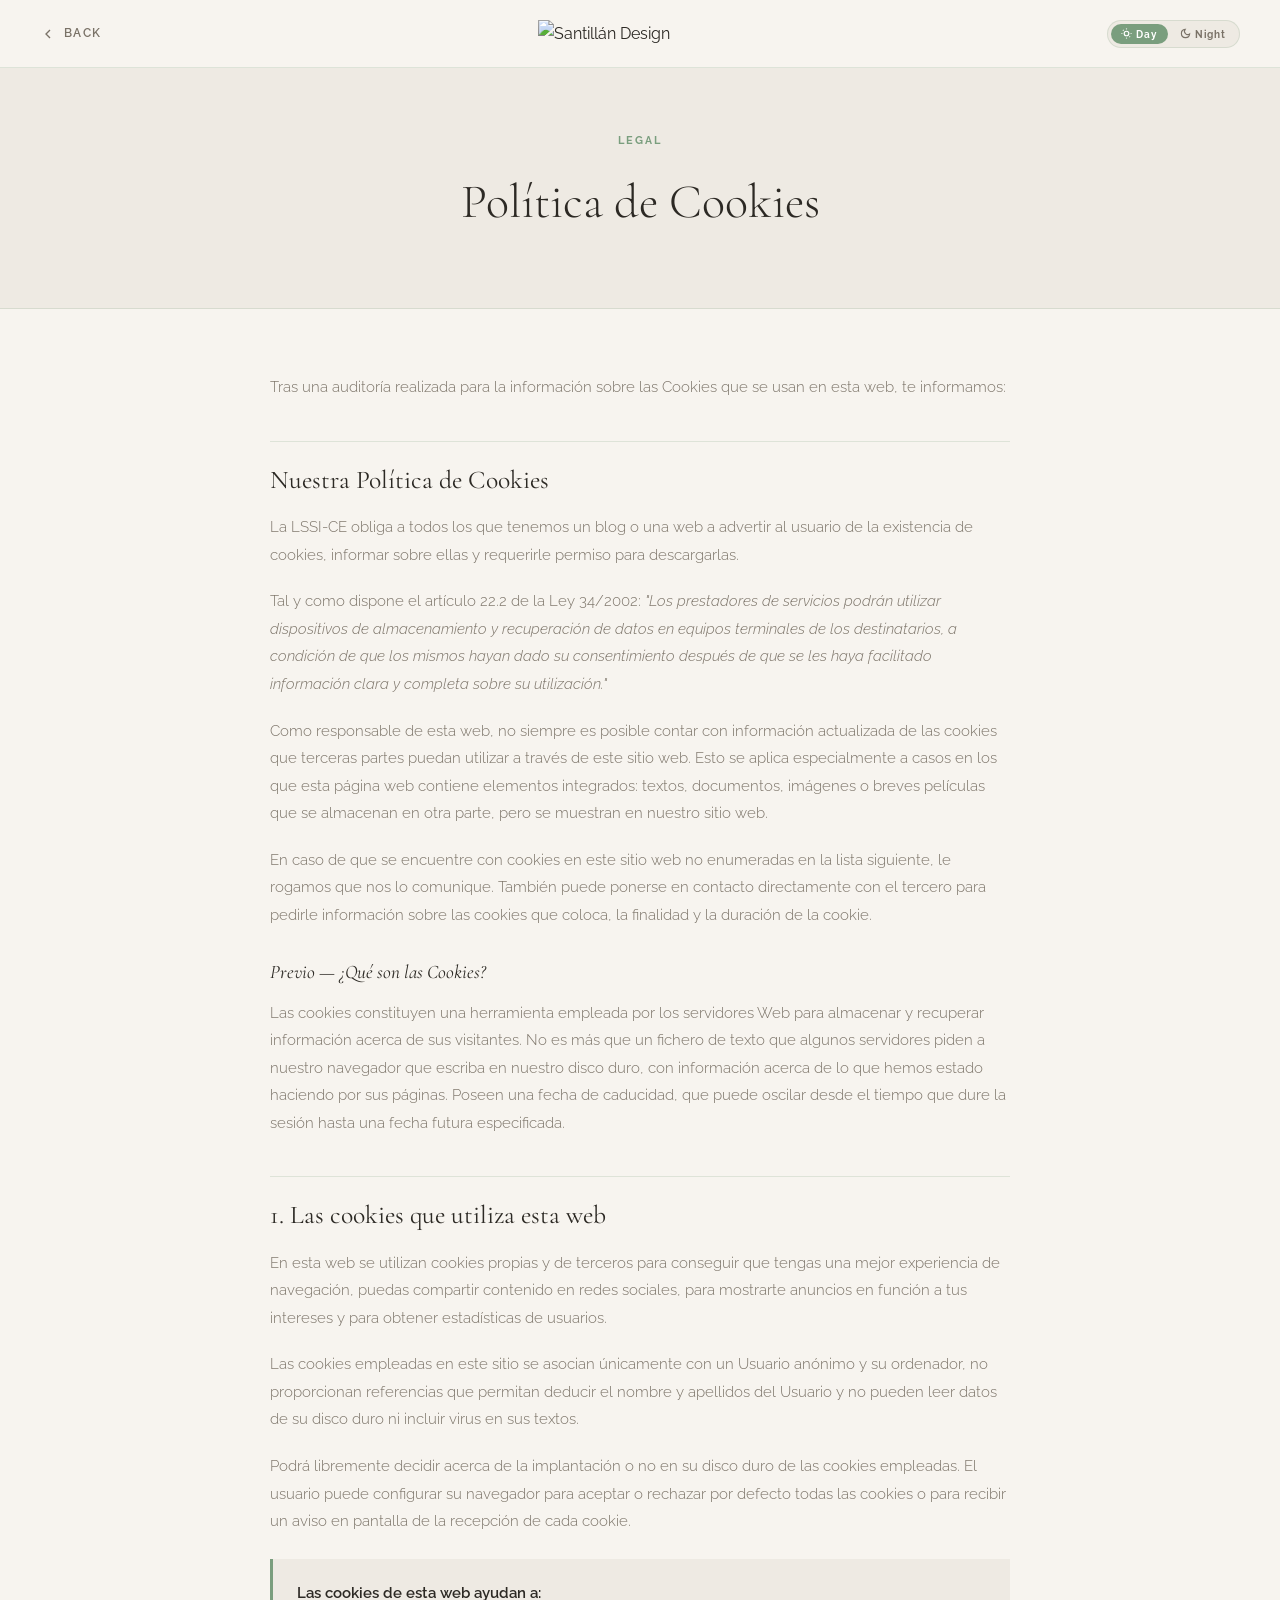
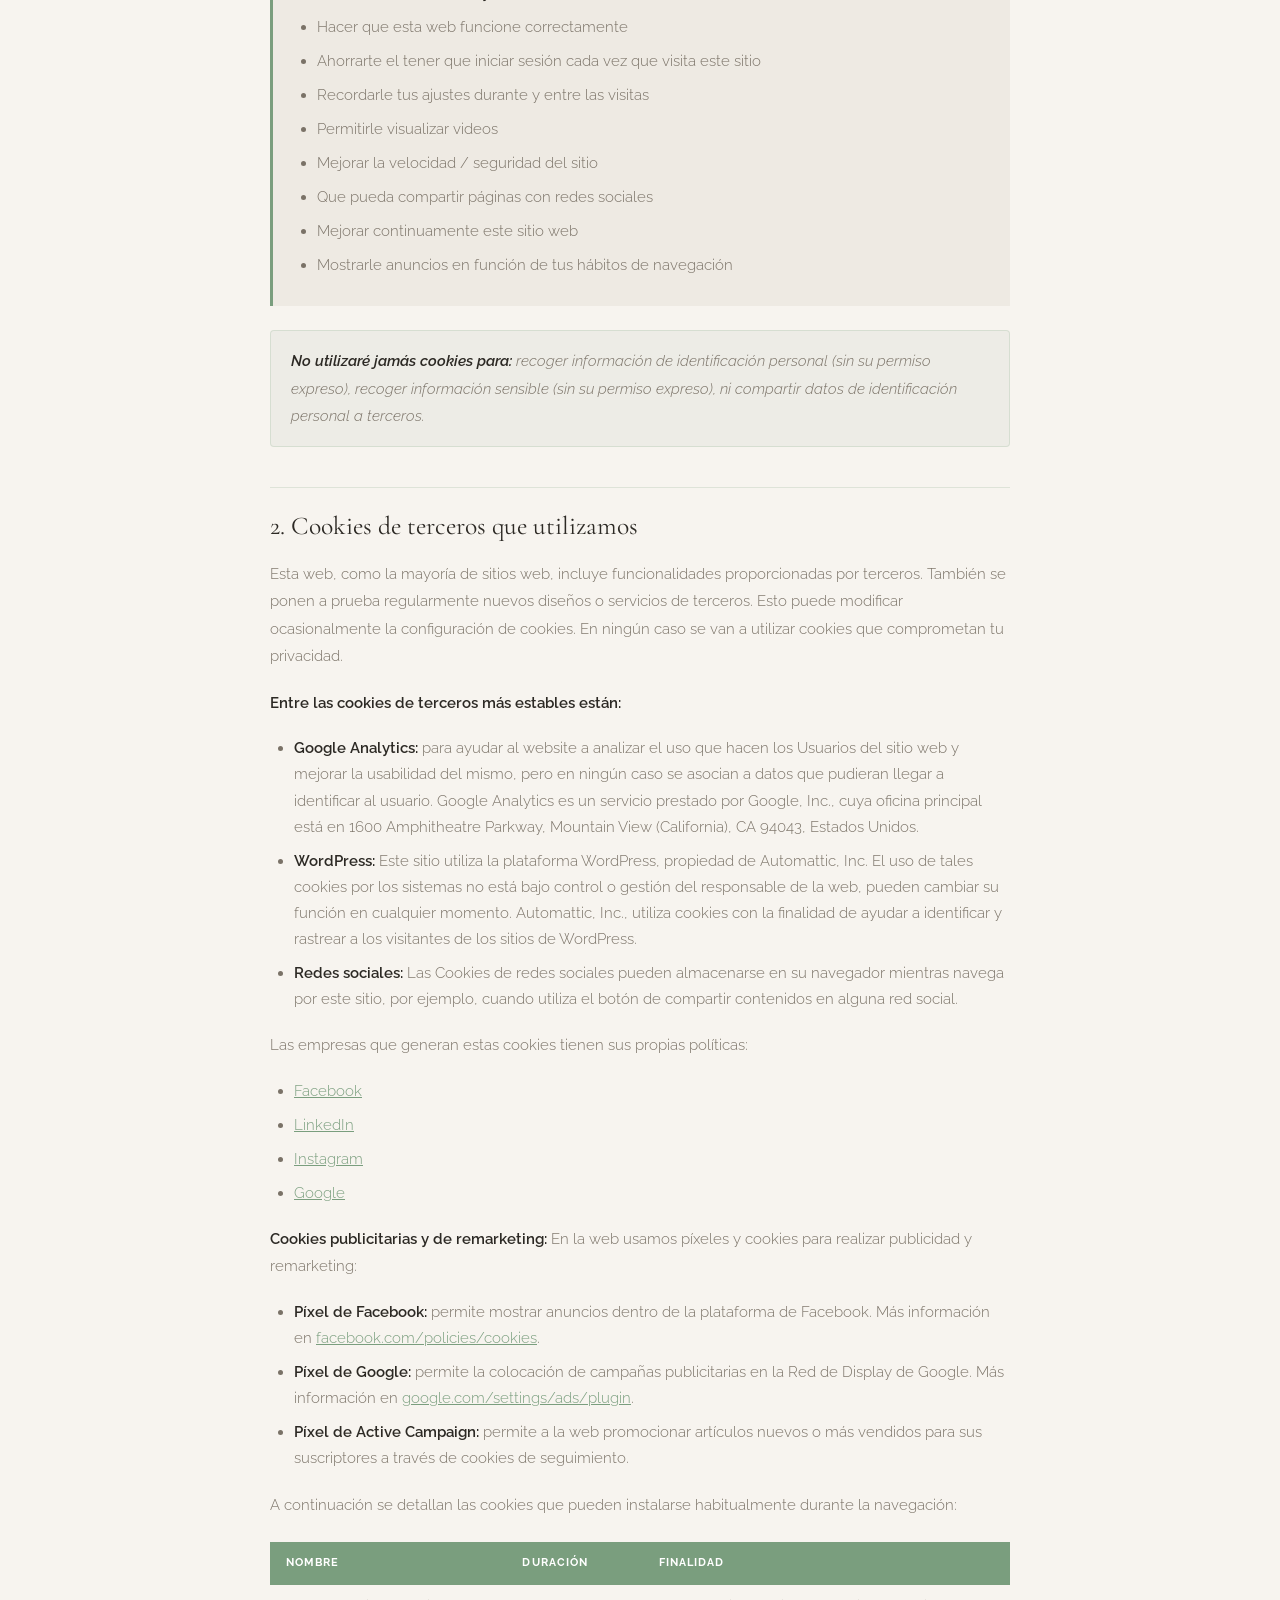
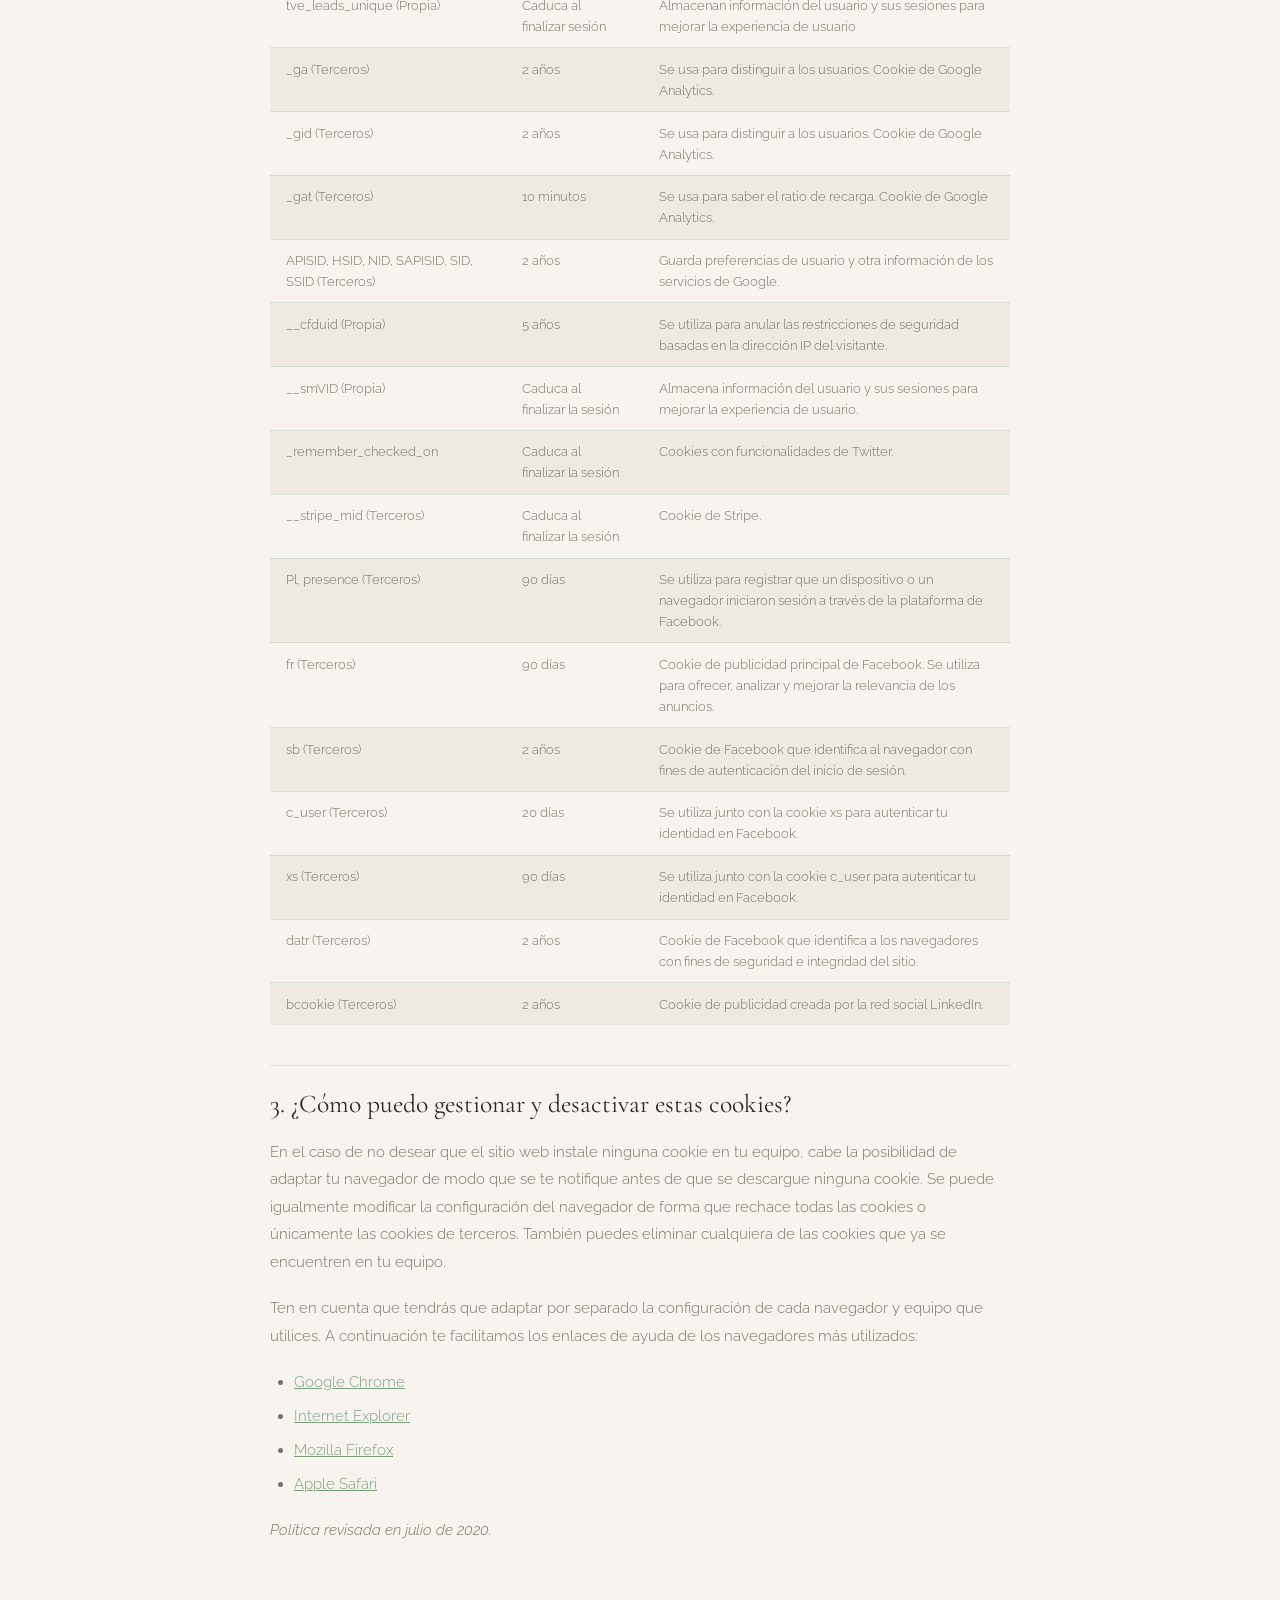
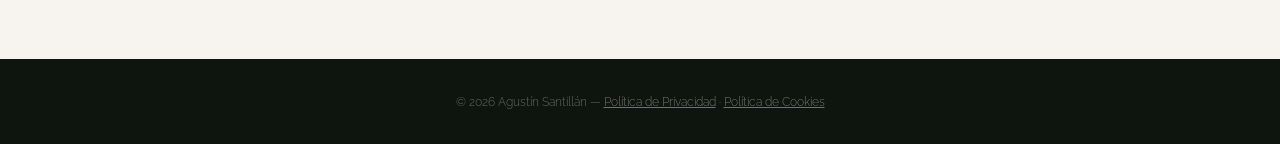
==== politica-de-cookies.html @ 978c175b "Add privacy and cookies policy pages, link from footer" ====
<!DOCTYPE html>
<html lang="es" data-theme="light">
<head>
  <meta charset="UTF-8" />
  <meta name="viewport" content="width=device-width, initial-scale=1.0" />
  <title>Política de Cookies — Santillán Design</title>
  <link rel="preconnect" href="https://fonts.googleapis.com" />
  <link rel="preconnect" href="https://fonts.gstatic.com" crossorigin />
  <link href="https://fonts.googleapis.com/css2?family=Cormorant+Garamond:ital,wght@0,300;0,400;0,500;1,300;1,400&family=Raleway:wght@300;400;500;600;700&display=swap" rel="stylesheet" />
  <style>
    :root {
      --accent: #7a9e7e;
      --bg: #f7f4ef;
      --bg-alt: #eeeae3;
      --text: #2c2924;
      --text-muted: #7a7267;
      --border: rgba(122, 158, 126, 0.2);
      --nav-bg: rgba(247, 244, 239, 0.95);
    }
    [data-theme="dark"] {
      --bg: #141a14;
      --bg-alt: #1c241c;
      --text: #e8e2d8;
      --text-muted: #9a9485;
      --border: rgba(122, 158, 126, 0.15);
      --nav-bg: rgba(20, 26, 20, 0.95);
    }
    *, *::before, *::after { box-sizing: border-box; margin: 0; padding: 0; }
    html { scroll-behavior: smooth; }
    body {
      font-family: 'Raleway', sans-serif;
      background: var(--bg);
      color: var(--text);
      line-height: 1.7;
      transition: background 0.4s, color 0.4s;
    }
    a { color: var(--accent); text-decoration: underline; }
    a:hover { opacity: 0.8; }

    nav {
      position: sticky; top: 0; z-index: 100;
      background: var(--nav-bg);
      backdrop-filter: blur(16px); -webkit-backdrop-filter: blur(16px);
      border-bottom: 1px solid var(--border);
      padding: 0 2.5rem; height: 68px;
      display: flex; align-items: center; justify-content: space-between;
    }
    .nav-logo img { height: 26px; }
    [data-theme="dark"] .nav-logo img { filter: brightness(0) invert(1); opacity: 0.8; }
    .nav-back {
      display: flex; align-items: center; gap: 0.5rem;
      font-size: 0.72rem; font-weight: 600; letter-spacing: 0.12em;
      text-transform: uppercase; color: var(--text-muted); text-decoration: none; transition: color 0.2s;
    }
    .nav-back:hover { color: var(--accent); }
    .nav-back svg { width: 16px; height: 16px; }
    .theme-toggle {
      display: flex; align-items: center;
      background: var(--bg-alt); border: 1px solid var(--border);
      border-radius: 100px; padding: 3px; gap: 2px;
    }
    .theme-btn {
      display: flex; align-items: center; justify-content: center; gap: 4px;
      padding: 4px 10px; border-radius: 100px; border: none; cursor: pointer;
      background: transparent; color: var(--text-muted);
      font-family: 'Raleway', sans-serif; font-size: 0.65rem; font-weight: 700;
      letter-spacing: 0.08em; transition: background 0.25s, color 0.25s;
    }
    .theme-btn svg { width: 11px; height: 11px; }
    .theme-btn.active { background: var(--accent); color: #fff; }

    .page-hero {
      background: var(--bg-alt);
      border-bottom: 1px solid var(--border);
      padding: 4rem 2.5rem; text-align: center;
    }
    .page-hero .label {
      display: block; font-size: 0.68rem; font-weight: 700;
      letter-spacing: 0.2em; text-transform: uppercase;
      color: var(--accent); margin-bottom: 0.75rem;
    }
    .page-hero h1 {
      font-family: 'Cormorant Garamond', serif;
      font-size: clamp(2rem, 4vw, 3rem); font-weight: 300; color: var(--text);
    }

    .content-wrap {
      max-width: 820px; margin: 0 auto; padding: 4rem 2.5rem 6rem;
    }
    .content-wrap p {
      font-size: 0.93rem; font-weight: 300; color: var(--text-muted);
      margin-bottom: 1.2rem; line-height: 1.85;
    }
    .content-wrap h2 {
      font-family: 'Cormorant Garamond', serif; font-size: 1.6rem; font-weight: 400;
      color: var(--text); margin: 2.5rem 0 0.75rem;
      padding-top: 1rem; border-top: 1px solid var(--border);
    }
    .content-wrap h3 {
      font-family: 'Cormorant Garamond', serif; font-size: 1.2rem;
      font-weight: 400; font-style: italic; color: var(--text); margin: 1.75rem 0 0.6rem;
    }
    .content-wrap ul {
      padding-left: 1.5rem; margin-bottom: 1.2rem;
    }
    .content-wrap ul li {
      font-size: 0.93rem; font-weight: 300; color: var(--text-muted);
      margin-bottom: 0.5rem; line-height: 1.75;
    }
    .content-wrap strong { font-weight: 600; color: var(--text); }

    .highlight-box {
      background: var(--bg-alt);
      border-left: 3px solid var(--accent);
      padding: 1.25rem 1.5rem; margin: 1.5rem 0;
    }
    .highlight-box p { margin-bottom: 0.4rem; }
    .highlight-box p:last-child { margin-bottom: 0; }

    .no-cookies {
      background: rgba(122,158,126,0.08);
      border: 1px solid var(--border);
      border-radius: 4px;
      padding: 1rem 1.25rem;
      margin: 1rem 0 1.5rem;
    }
    .no-cookies p { margin-bottom: 0; font-style: italic; }

    /* TABLE */
    .table-wrap { overflow-x: auto; margin: 1.5rem 0; }
    table { width: 100%; border-collapse: collapse; font-size: 0.82rem; }
    th {
      background: var(--accent); color: #fff;
      font-family: 'Raleway', sans-serif; font-size: 0.68rem;
      font-weight: 700; letter-spacing: 0.1em; text-transform: uppercase;
      padding: 0.75rem 1rem; text-align: left;
    }
    td {
      padding: 0.65rem 1rem; border-bottom: 1px solid var(--border);
      color: var(--text-muted); font-weight: 300; line-height: 1.6; vertical-align: top;
    }
    tr:last-child td { border-bottom: none; }
    tr:nth-child(even) td { background: var(--bg-alt); }

    footer {
      background: #0e140e; padding: 2rem 2.5rem; text-align: center;
    }
    footer p { font-size: 0.78rem; font-weight: 300; color: rgba(255,255,255,0.35); }
    footer a { color: rgba(255,255,255,0.4); }

    @media (max-width: 768px) {
      nav { padding: 0 1.25rem; }
      .content-wrap { padding: 3rem 1.25rem 5rem; }
      .page-hero { padding: 3rem 1.25rem; }
    }
  </style>
</head>
<body>

  <nav>
    <a href="index.html" class="nav-back">
      <svg viewBox="0 0 24 24" fill="none" stroke="currentColor" stroke-width="2">
        <polyline points="15 18 9 12 15 6"/>
      </svg>
      Back
    </a>
    <div class="nav-logo">
      <img src="https://agustinsantillan.com/wp-content/uploads/2021/10/IMG_0426-1024x172.png" alt="Santillán Design" />
    </div>
    <div class="theme-toggle">
      <button class="theme-btn active" data-theme-btn="light">
        <svg viewBox="0 0 24 24" fill="none" stroke="currentColor" stroke-width="2.5">
          <circle cx="12" cy="12" r="5"/>
          <line x1="12" y1="1" x2="12" y2="3"/><line x1="12" y1="21" x2="12" y2="23"/>
          <line x1="4.22" y1="4.22" x2="5.64" y2="5.64"/><line x1="18.36" y1="18.36" x2="19.78" y2="19.78"/>
          <line x1="1" y1="12" x2="3" y2="12"/><line x1="21" y1="12" x2="23" y2="12"/>
        </svg>
        Day
      </button>
      <button class="theme-btn" data-theme-btn="dark">
        <svg viewBox="0 0 24 24" fill="none" stroke="currentColor" stroke-width="2.5">
          <path d="M21 12.79A9 9 0 1 1 11.21 3 7 7 0 0 0 21 12.79z"/>
        </svg>
        Night
      </button>
    </div>
  </nav>

  <div class="page-hero">
    <span class="label">Legal</span>
    <h1>Política de Cookies</h1>
  </div>

  <div class="content-wrap">

    <p>Tras una auditoría realizada para la información sobre las Cookies que se usan en esta web, te informamos:</p>

    <h2>Nuestra Política de Cookies</h2>
    <p>La LSSI-CE obliga a todos los que tenemos un blog o una web a advertir al usuario de la existencia de cookies, informar sobre ellas y requerirle permiso para descargarlas.</p>
    <p>Tal y como dispone el artículo 22.2 de la Ley 34/2002: <em>"Los prestadores de servicios podrán utilizar dispositivos de almacenamiento y recuperación de datos en equipos terminales de los destinatarios, a condición de que los mismos hayan dado su consentimiento después de que se les haya facilitado información clara y completa sobre su utilización."</em></p>
    <p>Como responsable de esta web, no siempre es posible contar con información actualizada de las cookies que terceras partes puedan utilizar a través de este sitio web. Esto se aplica especialmente a casos en los que esta página web contiene elementos integrados: textos, documentos, imágenes o breves películas que se almacenan en otra parte, pero se muestran en nuestro sitio web.</p>
    <p>En caso de que se encuentre con cookies en este sitio web no enumeradas en la lista siguiente, le rogamos que nos lo comunique. También puede ponerse en contacto directamente con el tercero para pedirle información sobre las cookies que coloca, la finalidad y la duración de la cookie.</p>

    <h3>Previo — ¿Qué son las Cookies?</h3>
    <p>Las cookies constituyen una herramienta empleada por los servidores Web para almacenar y recuperar información acerca de sus visitantes. No es más que un fichero de texto que algunos servidores piden a nuestro navegador que escriba en nuestro disco duro, con información acerca de lo que hemos estado haciendo por sus páginas. Poseen una fecha de caducidad, que puede oscilar desde el tiempo que dure la sesión hasta una fecha futura especificada.</p>

    <h2>1. Las cookies que utiliza esta web</h2>
    <p>En esta web se utilizan cookies propias y de terceros para conseguir que tengas una mejor experiencia de navegación, puedas compartir contenido en redes sociales, para mostrarte anuncios en función a tus intereses y para obtener estadísticas de usuarios.</p>
    <p>Las cookies empleadas en este sitio se asocian únicamente con un Usuario anónimo y su ordenador, no proporcionan referencias que permitan deducir el nombre y apellidos del Usuario y no pueden leer datos de su disco duro ni incluir virus en sus textos.</p>
    <p>Podrá libremente decidir acerca de la implantación o no en su disco duro de las cookies empleadas. El usuario puede configurar su navegador para aceptar o rechazar por defecto todas las cookies o para recibir un aviso en pantalla de la recepción de cada cookie.</p>

    <div class="highlight-box">
      <p><strong>Las cookies de esta web ayudan a:</strong></p>
      <ul style="margin:0.5rem 0 0; padding-left:1.25rem;">
        <li>Hacer que esta web funcione correctamente</li>
        <li>Ahorrarte el tener que iniciar sesión cada vez que visita este sitio</li>
        <li>Recordarle tus ajustes durante y entre las visitas</li>
        <li>Permitirle visualizar videos</li>
        <li>Mejorar la velocidad / seguridad del sitio</li>
        <li>Que pueda compartir páginas con redes sociales</li>
        <li>Mejorar continuamente este sitio web</li>
        <li>Mostrarle anuncios en función de tus hábitos de navegación</li>
      </ul>
    </div>

    <div class="no-cookies">
      <p><strong>No utilizaré jamás cookies para:</strong> recoger información de identificación personal (sin su permiso expreso), recoger información sensible (sin su permiso expreso), ni compartir datos de identificación personal a terceros.</p>
    </div>

    <h2>2. Cookies de terceros que utilizamos</h2>
    <p>Esta web, como la mayoría de sitios web, incluye funcionalidades proporcionadas por terceros. También se ponen a prueba regularmente nuevos diseños o servicios de terceros. Esto puede modificar ocasionalmente la configuración de cookies. En ningún caso se van a utilizar cookies que comprometan tu privacidad.</p>

    <p><strong>Entre las cookies de terceros más estables están:</strong></p>
    <ul>
      <li><strong>Google Analytics:</strong> para ayudar al website a analizar el uso que hacen los Usuarios del sitio web y mejorar la usabilidad del mismo, pero en ningún caso se asocian a datos que pudieran llegar a identificar al usuario. Google Analytics es un servicio prestado por Google, Inc., cuya oficina principal está en 1600 Amphitheatre Parkway, Mountain View (California), CA 94043, Estados Unidos.</li>
      <li><strong>WordPress:</strong> Este sitio utiliza la plataforma WordPress, propiedad de Automattic, Inc. El uso de tales cookies por los sistemas no está bajo control o gestión del responsable de la web, pueden cambiar su función en cualquier momento. Automattic, Inc., utiliza cookies con la finalidad de ayudar a identificar y rastrear a los visitantes de los sitios de WordPress.</li>
      <li><strong>Redes sociales:</strong> Las Cookies de redes sociales pueden almacenarse en su navegador mientras navega por este sitio, por ejemplo, cuando utiliza el botón de compartir contenidos en alguna red social.</li>
    </ul>

    <p>Las empresas que generan estas cookies tienen sus propias políticas:</p>
    <ul>
      <li><a href="https://www.facebook.com/help/323540651073243/" target="_blank">Facebook</a></li>
      <li><a href="https://www.linkedin.com/legal/privacy-policy?_l=es_ES" target="_blank">LinkedIn</a></li>
      <li><a href="https://help.instagram.com/155833707900388" target="_blank">Instagram</a></li>
      <li><a href="https://policies.google.com/privacy?hl=es&gl=es" target="_blank">Google</a></li>
    </ul>

    <p><strong>Cookies publicitarias y de remarketing:</strong> En la web usamos píxeles y cookies para realizar publicidad y remarketing:</p>
    <ul>
      <li><strong>Píxel de Facebook:</strong> permite mostrar anuncios dentro de la plataforma de Facebook. Más información en <a href="https://www.facebook.com/policies/cookies/" target="_blank">facebook.com/policies/cookies</a>.</li>
      <li><strong>Píxel de Google:</strong> permite la colocación de campañas publicitarias en la Red de Display de Google. Más información en <a href="https://www.google.com/settings/ads/plugin" target="_blank">google.com/settings/ads/plugin</a>.</li>
      <li><strong>Píxel de Active Campaign:</strong> permite a la web promocionar artículos nuevos o más vendidos para sus suscriptores a través de cookies de seguimiento.</li>
    </ul>

    <p>A continuación se detallan las cookies que pueden instalarse habitualmente durante la navegación:</p>

    <div class="table-wrap">
      <table>
        <thead>
          <tr>
            <th>Nombre</th>
            <th>Duración</th>
            <th>Finalidad</th>
          </tr>
        </thead>
        <tbody>
          <tr>
            <td>tve_leads_unique (Propia)</td>
            <td>Caduca al finalizar sesión</td>
            <td>Almacenan información del usuario y sus sesiones para mejorar la experiencia de usuario</td>
          </tr>
          <tr>
            <td>_ga (Terceros)</td>
            <td>2 años</td>
            <td>Se usa para distinguir a los usuarios. Cookie de Google Analytics.</td>
          </tr>
          <tr>
            <td>_gid (Terceros)</td>
            <td>2 años</td>
            <td>Se usa para distinguir a los usuarios. Cookie de Google Analytics.</td>
          </tr>
          <tr>
            <td>_gat (Terceros)</td>
            <td>10 minutos</td>
            <td>Se usa para saber el ratio de recarga. Cookie de Google Analytics.</td>
          </tr>
          <tr>
            <td>APISID, HSID, NID, SAPISID, SID, SSID (Terceros)</td>
            <td>2 años</td>
            <td>Guarda preferencias de usuario y otra información de los servicios de Google.</td>
          </tr>
          <tr>
            <td>__cfduid (Propia)</td>
            <td>5 años</td>
            <td>Se utiliza para anular las restricciones de seguridad basadas en la dirección IP del visitante.</td>
          </tr>
          <tr>
            <td>__smVID (Propia)</td>
            <td>Caduca al finalizar la sesión</td>
            <td>Almacena información del usuario y sus sesiones para mejorar la experiencia de usuario.</td>
          </tr>
          <tr>
            <td>_remember_checked_on</td>
            <td>Caduca al finalizar la sesión</td>
            <td>Cookies con funcionalidades de Twitter.</td>
          </tr>
          <tr>
            <td>__stripe_mid (Terceros)</td>
            <td>Caduca al finalizar la sesión</td>
            <td>Cookie de Stripe.</td>
          </tr>
          <tr>
            <td>Pl, presence (Terceros)</td>
            <td>90 días</td>
            <td>Se utiliza para registrar que un dispositivo o un navegador iniciaron sesión a través de la plataforma de Facebook.</td>
          </tr>
          <tr>
            <td>fr (Terceros)</td>
            <td>90 días</td>
            <td>Cookie de publicidad principal de Facebook. Se utiliza para ofrecer, analizar y mejorar la relevancia de los anuncios.</td>
          </tr>
          <tr>
            <td>sb (Terceros)</td>
            <td>2 años</td>
            <td>Cookie de Facebook que identifica al navegador con fines de autenticación del inicio de sesión.</td>
          </tr>
          <tr>
            <td>c_user (Terceros)</td>
            <td>20 días</td>
            <td>Se utiliza junto con la cookie xs para autenticar tu identidad en Facebook.</td>
          </tr>
          <tr>
            <td>xs (Terceros)</td>
            <td>90 días</td>
            <td>Se utiliza junto con la cookie c_user para autenticar tu identidad en Facebook.</td>
          </tr>
          <tr>
            <td>datr (Terceros)</td>
            <td>2 años</td>
            <td>Cookie de Facebook que identifica a los navegadores con fines de seguridad e integridad del sitio.</td>
          </tr>
          <tr>
            <td>bcookie (Terceros)</td>
            <td>2 años</td>
            <td>Cookie de publicidad creada por la red social LinkedIn.</td>
          </tr>
        </tbody>
      </table>
    </div>

    <h2>3. ¿Cómo puedo gestionar y desactivar estas cookies?</h2>
    <p>En el caso de no desear que el sitio web instale ninguna cookie en tu equipo, cabe la posibilidad de adaptar tu navegador de modo que se te notifique antes de que se descargue ninguna cookie. Se puede igualmente modificar la configuración del navegador de forma que rechace todas las cookies o únicamente las cookies de terceros. También puedes eliminar cualquiera de las cookies que ya se encuentren en tu equipo.</p>
    <p>Ten en cuenta que tendrás que adaptar por separado la configuración de cada navegador y equipo que utilices. A continuación te facilitamos los enlaces de ayuda de los navegadores más utilizados:</p>
    <ul>
      <li><a href="https://support.google.com/chrome/answer/95647?hl=es" target="_blank">Google Chrome</a></li>
      <li><a href="https://support.microsoft.com/es-es/help/17442/windows-internet-explorer-delete-manage-cookies" target="_blank">Internet Explorer</a></li>
      <li><a href="https://support.mozilla.org/es/kb/habilitar-y-deshabilitar-cookies-sitios-web-rastrear-preferencias" target="_blank">Mozilla Firefox</a></li>
      <li><a href="https://support.apple.com/es-es/guide/safari/sfri11471/mac" target="_blank">Apple Safari</a></li>
    </ul>
    <p><em>Política revisada en julio de 2020.</em></p>

  </div>

  <footer>
    <p>&copy; <span id="year"></span> Agustín Santillán &mdash; <a href="politica-de-privacidad.html">Política de Privacidad</a> · <a href="politica-de-cookies.html">Política de Cookies</a></p>
  </footer>

  <script>
    document.getElementById('year').textContent = new Date().getFullYear();
    const html = document.documentElement;
    const savedTheme = localStorage.getItem('theme') || 'light';
    function applyTheme(t) {
      html.setAttribute('data-theme', t);
      localStorage.setItem('theme', t);
      document.querySelectorAll('[data-theme-btn]').forEach(b => b.classList.toggle('active', b.getAttribute('data-theme-btn') === t));
    }
    applyTheme(savedTheme);
    document.querySelectorAll('[data-theme-btn]').forEach(b => b.addEventListener('click', () => applyTheme(b.getAttribute('data-theme-btn'))));
  </script>
</body>
</html>
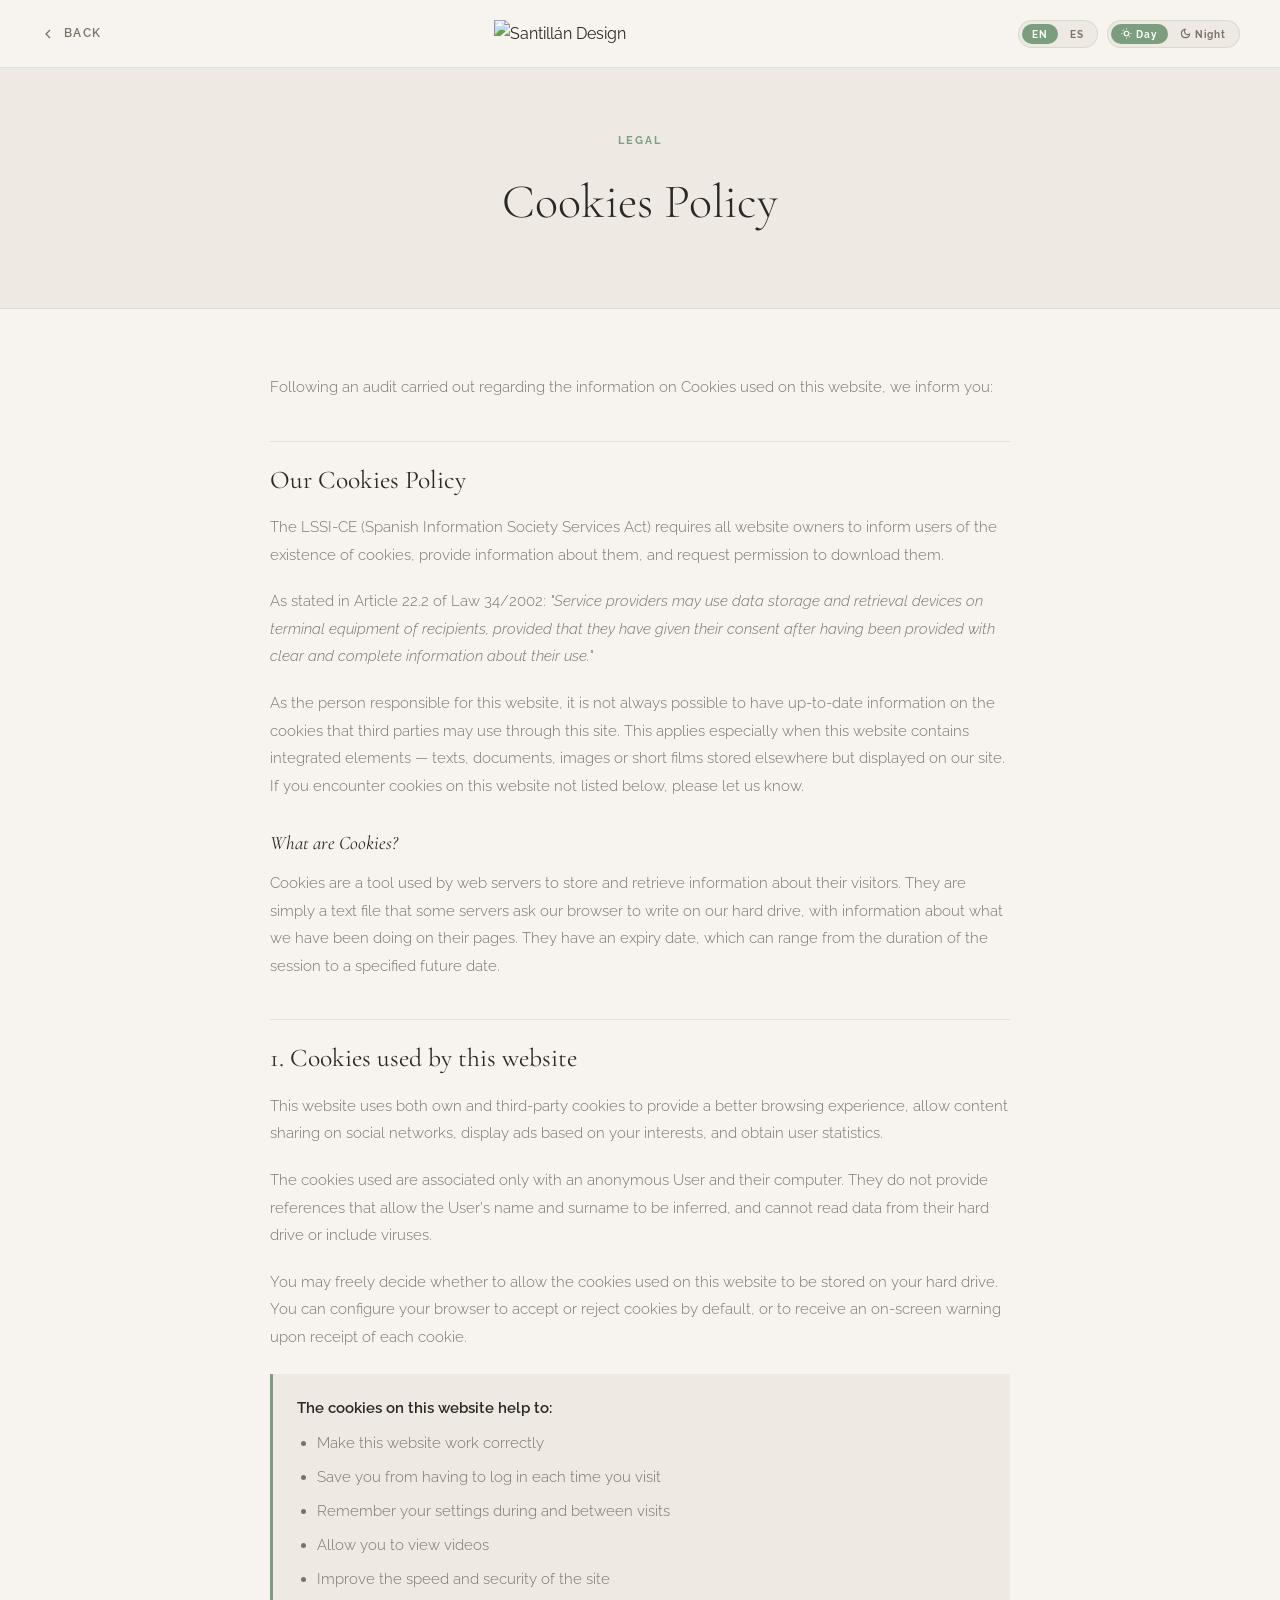
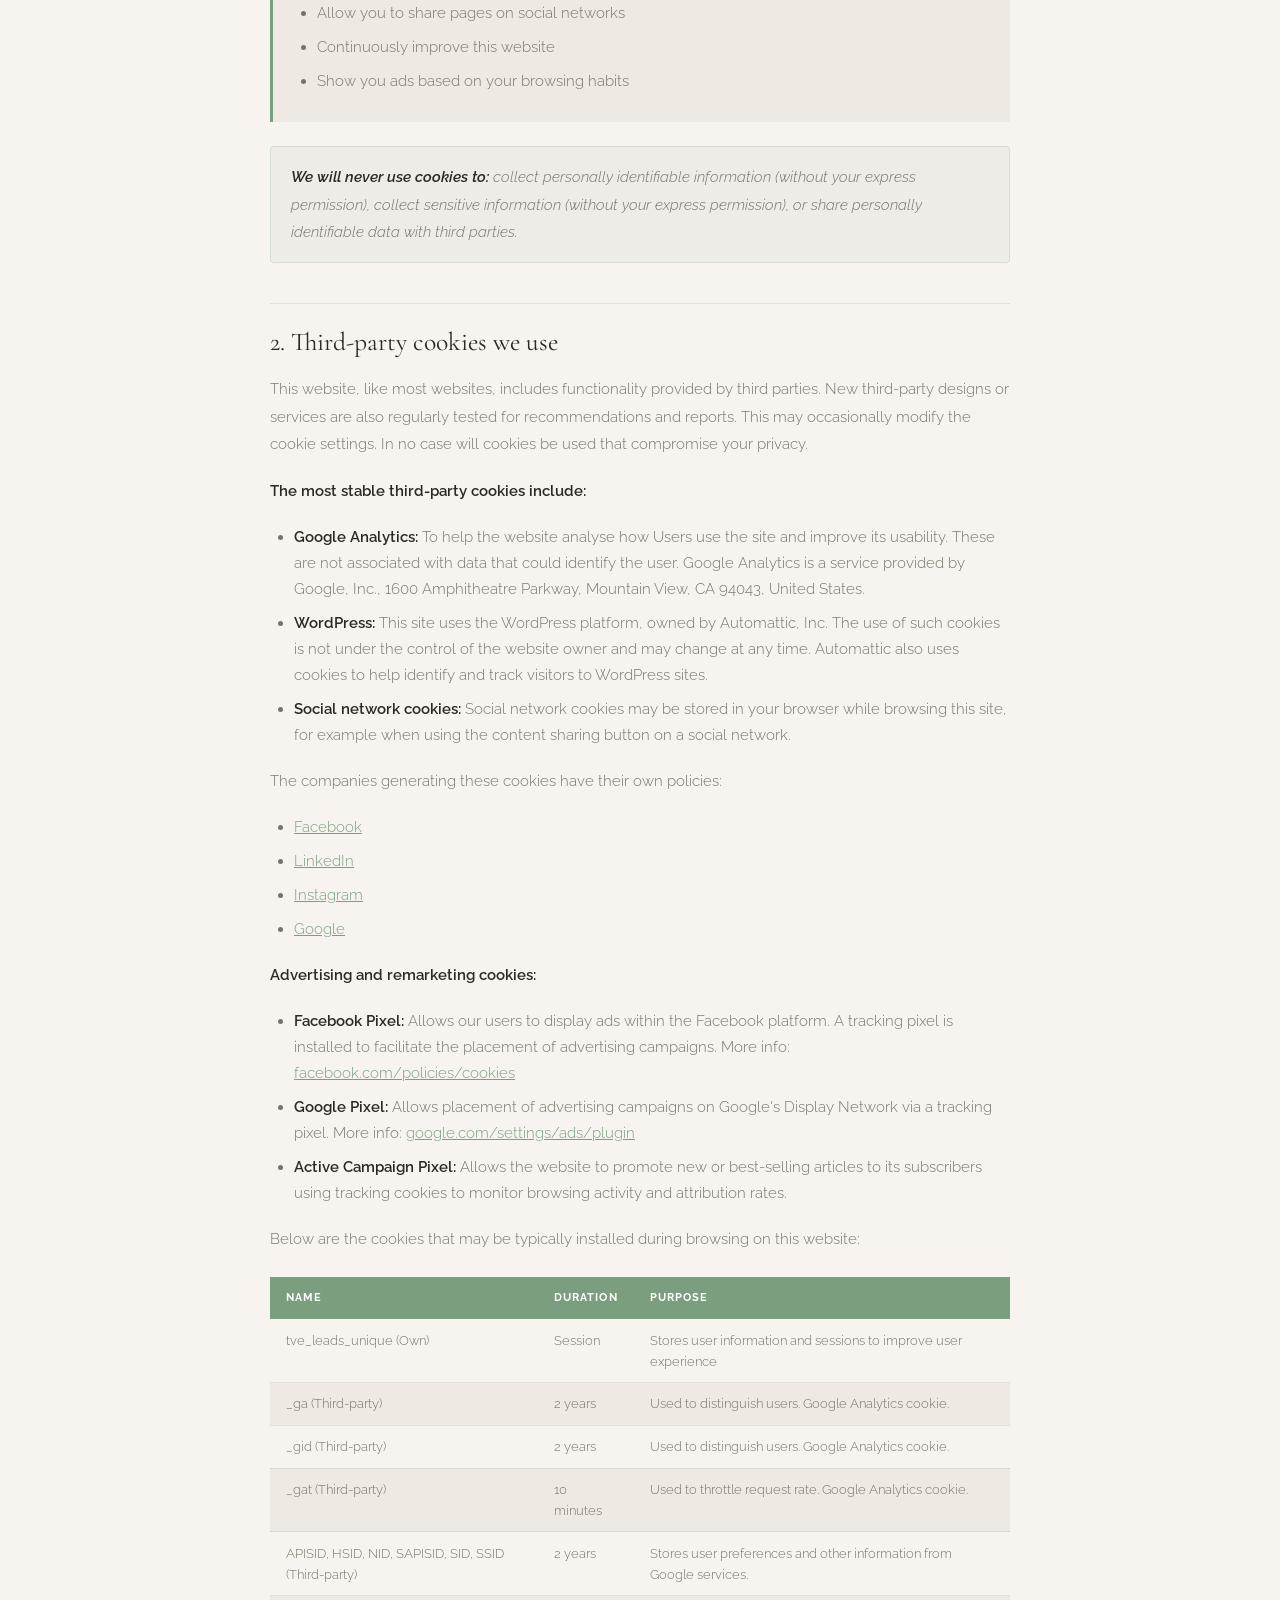
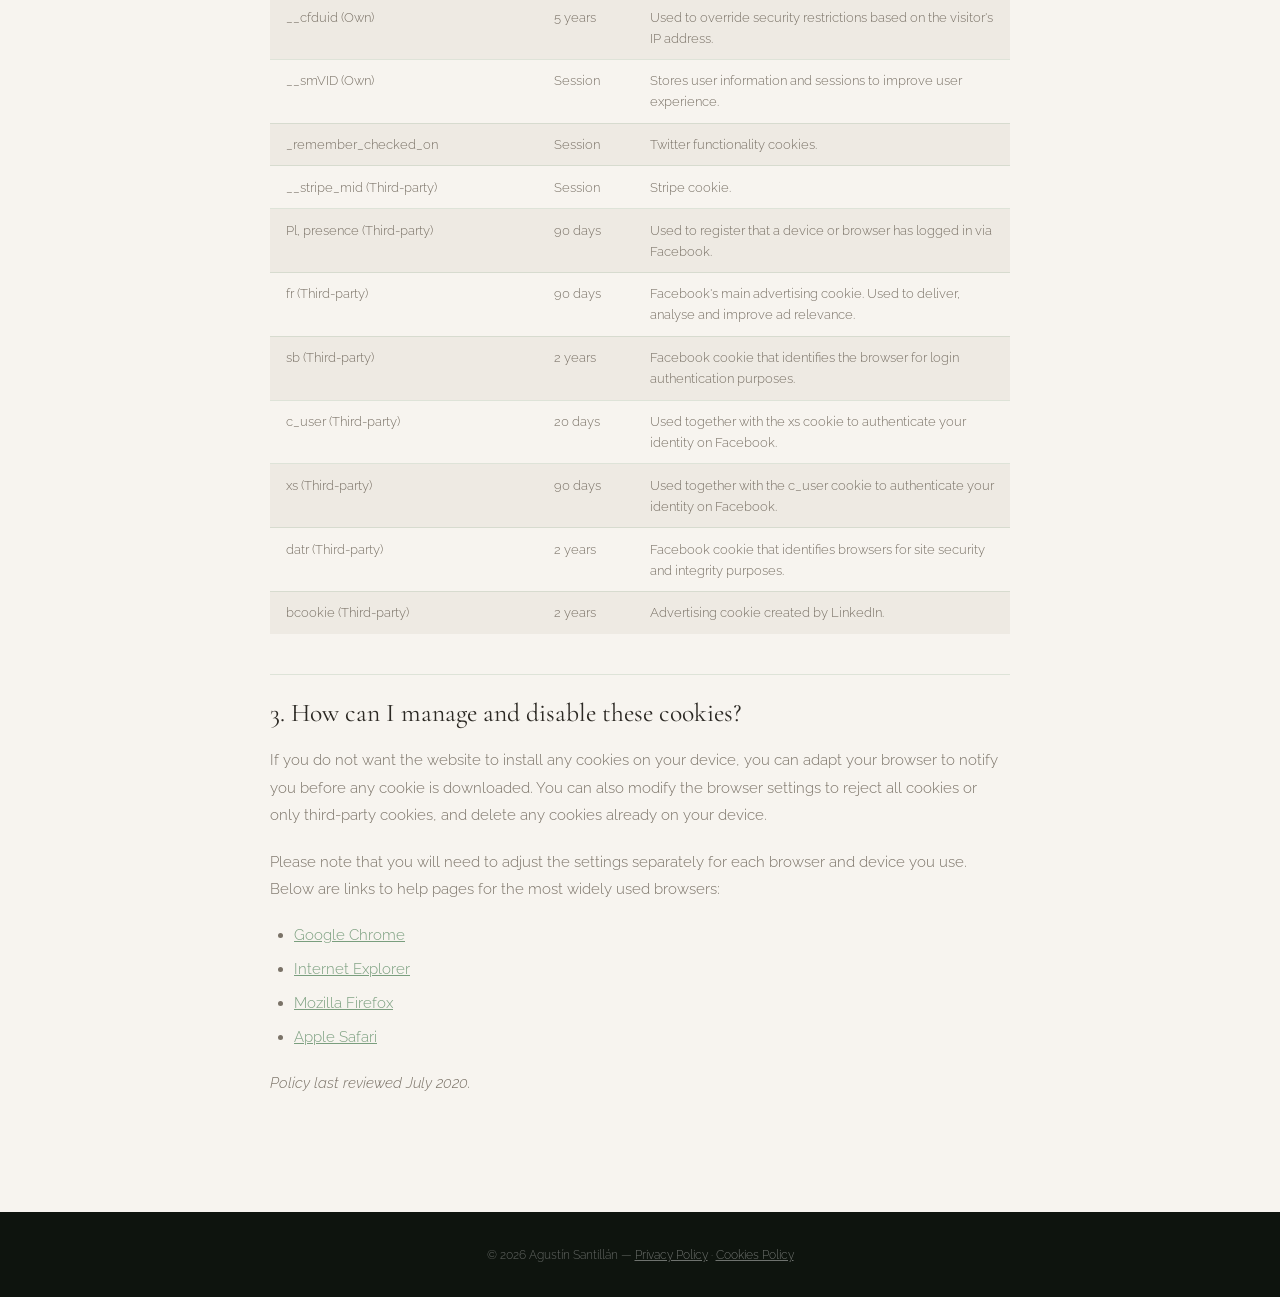
==== commit 895612c4: "Add EN/ES language selector to privacy and cookies policy pages" ====
--- a/politica-de-cookies.html
+++ b/politica-de-cookies.html
@@ -1,152 +1,90 @@
 <!DOCTYPE html>
-<html lang="es" data-theme="light">
+<html lang="en" data-theme="light">
 <head>
   <meta charset="UTF-8" />
   <meta name="viewport" content="width=device-width, initial-scale=1.0" />
-  <title>Política de Cookies — Santillán Design</title>
+  <title>Cookies Policy — Santillán Design</title>
   <link rel="preconnect" href="https://fonts.googleapis.com" />
   <link rel="preconnect" href="https://fonts.gstatic.com" crossorigin />
   <link href="https://fonts.googleapis.com/css2?family=Cormorant+Garamond:ital,wght@0,300;0,400;0,500;1,300;1,400&family=Raleway:wght@300;400;500;600;700&display=swap" rel="stylesheet" />
   <style>
     :root {
-      --accent: #7a9e7e;
-      --bg: #f7f4ef;
-      --bg-alt: #eeeae3;
-      --text: #2c2924;
-      --text-muted: #7a7267;
-      --border: rgba(122, 158, 126, 0.2);
-      --nav-bg: rgba(247, 244, 239, 0.95);
+      --accent: #7a9e7e; --bg: #f7f4ef; --bg-alt: #eeeae3;
+      --text: #2c2924; --text-muted: #7a7267;
+      --border: rgba(122,158,126,0.2); --nav-bg: rgba(247,244,239,0.95);
     }
     [data-theme="dark"] {
-      --bg: #141a14;
-      --bg-alt: #1c241c;
-      --text: #e8e2d8;
-      --text-muted: #9a9485;
-      --border: rgba(122, 158, 126, 0.15);
-      --nav-bg: rgba(20, 26, 20, 0.95);
+      --bg: #141a14; --bg-alt: #1c241c; --text: #e8e2d8;
+      --text-muted: #9a9485; --border: rgba(122,158,126,0.15); --nav-bg: rgba(20,26,20,0.95);
     }
     *, *::before, *::after { box-sizing: border-box; margin: 0; padding: 0; }
     html { scroll-behavior: smooth; }
-    body {
-      font-family: 'Raleway', sans-serif;
-      background: var(--bg);
-      color: var(--text);
-      line-height: 1.7;
-      transition: background 0.4s, color 0.4s;
-    }
+    body { font-family: 'Raleway', sans-serif; background: var(--bg); color: var(--text); line-height: 1.7; transition: background 0.4s, color 0.4s; }
     a { color: var(--accent); text-decoration: underline; }
     a:hover { opacity: 0.8; }
 
     nav {
       position: sticky; top: 0; z-index: 100;
-      background: var(--nav-bg);
-      backdrop-filter: blur(16px); -webkit-backdrop-filter: blur(16px);
+      background: var(--nav-bg); backdrop-filter: blur(16px); -webkit-backdrop-filter: blur(16px);
       border-bottom: 1px solid var(--border);
       padding: 0 2.5rem; height: 68px;
-      display: flex; align-items: center; justify-content: space-between;
+      display: flex; align-items: center; justify-content: space-between; gap: 1rem;
     }
     .nav-logo img { height: 26px; }
     [data-theme="dark"] .nav-logo img { filter: brightness(0) invert(1); opacity: 0.8; }
     .nav-back {
       display: flex; align-items: center; gap: 0.5rem;
       font-size: 0.72rem; font-weight: 600; letter-spacing: 0.12em;
-      text-transform: uppercase; color: var(--text-muted); text-decoration: none; transition: color 0.2s;
+      text-transform: uppercase; color: var(--text-muted); text-decoration: none; transition: color 0.2s; white-space: nowrap;
     }
     .nav-back:hover { color: var(--accent); }
-    .nav-back svg { width: 16px; height: 16px; }
-    .theme-toggle {
+    .nav-back svg { width: 16px; height: 16px; flex-shrink: 0; }
+    .nav-controls { display: flex; align-items: center; gap: 0.6rem; }
+    .pill-toggle {
       display: flex; align-items: center;
       background: var(--bg-alt); border: 1px solid var(--border);
       border-radius: 100px; padding: 3px; gap: 2px;
     }
-    .theme-btn {
+    .pill-btn {
       display: flex; align-items: center; justify-content: center; gap: 4px;
       padding: 4px 10px; border-radius: 100px; border: none; cursor: pointer;
       background: transparent; color: var(--text-muted);
       font-family: 'Raleway', sans-serif; font-size: 0.65rem; font-weight: 700;
-      letter-spacing: 0.08em; transition: background 0.25s, color 0.25s;
-    }
-    .theme-btn svg { width: 11px; height: 11px; }
-    .theme-btn.active { background: var(--accent); color: #fff; }
-
-    .page-hero {
-      background: var(--bg-alt);
-      border-bottom: 1px solid var(--border);
-      padding: 4rem 2.5rem; text-align: center;
-    }
-    .page-hero .label {
-      display: block; font-size: 0.68rem; font-weight: 700;
-      letter-spacing: 0.2em; text-transform: uppercase;
-      color: var(--accent); margin-bottom: 0.75rem;
-    }
-    .page-hero h1 {
-      font-family: 'Cormorant Garamond', serif;
-      font-size: clamp(2rem, 4vw, 3rem); font-weight: 300; color: var(--text);
-    }
-
-    .content-wrap {
-      max-width: 820px; margin: 0 auto; padding: 4rem 2.5rem 6rem;
-    }
-    .content-wrap p {
-      font-size: 0.93rem; font-weight: 300; color: var(--text-muted);
-      margin-bottom: 1.2rem; line-height: 1.85;
-    }
-    .content-wrap h2 {
-      font-family: 'Cormorant Garamond', serif; font-size: 1.6rem; font-weight: 400;
-      color: var(--text); margin: 2.5rem 0 0.75rem;
-      padding-top: 1rem; border-top: 1px solid var(--border);
-    }
-    .content-wrap h3 {
-      font-family: 'Cormorant Garamond', serif; font-size: 1.2rem;
-      font-weight: 400; font-style: italic; color: var(--text); margin: 1.75rem 0 0.6rem;
-    }
-    .content-wrap ul {
-      padding-left: 1.5rem; margin-bottom: 1.2rem;
-    }
-    .content-wrap ul li {
-      font-size: 0.93rem; font-weight: 300; color: var(--text-muted);
-      margin-bottom: 0.5rem; line-height: 1.75;
-    }
+      letter-spacing: 0.08em; transition: background 0.25s, color 0.25s; white-space: nowrap;
+    }
+    .pill-btn svg { width: 11px; height: 11px; flex-shrink: 0; }
+    .pill-btn.active { background: var(--accent); color: #fff; }
+
+    .page-hero { background: var(--bg-alt); border-bottom: 1px solid var(--border); padding: 4rem 2.5rem; text-align: center; }
+    .page-hero .label { display: block; font-size: 0.68rem; font-weight: 700; letter-spacing: 0.2em; text-transform: uppercase; color: var(--accent); margin-bottom: 0.75rem; }
+    .page-hero h1 { font-family: 'Cormorant Garamond', serif; font-size: clamp(2rem, 4vw, 3rem); font-weight: 300; color: var(--text); }
+
+    .content-wrap { max-width: 820px; margin: 0 auto; padding: 4rem 2.5rem 6rem; }
+    .content-wrap p { font-size: 0.93rem; font-weight: 300; color: var(--text-muted); margin-bottom: 1.2rem; line-height: 1.85; }
+    .content-wrap h2 { font-family: 'Cormorant Garamond', serif; font-size: 1.6rem; font-weight: 400; color: var(--text); margin: 2.5rem 0 0.75rem; padding-top: 1rem; border-top: 1px solid var(--border); }
+    .content-wrap h3 { font-family: 'Cormorant Garamond', serif; font-size: 1.2rem; font-weight: 400; font-style: italic; color: var(--text); margin: 1.75rem 0 0.6rem; }
+    .content-wrap ul { padding-left: 1.5rem; margin-bottom: 1.2rem; }
+    .content-wrap ul li { font-size: 0.93rem; font-weight: 300; color: var(--text-muted); margin-bottom: 0.5rem; line-height: 1.75; }
     .content-wrap strong { font-weight: 600; color: var(--text); }
-
-    .highlight-box {
-      background: var(--bg-alt);
-      border-left: 3px solid var(--accent);
-      padding: 1.25rem 1.5rem; margin: 1.5rem 0;
-    }
+    .highlight-box { background: var(--bg-alt); border-left: 3px solid var(--accent); padding: 1.25rem 1.5rem; margin: 1.5rem 0; }
     .highlight-box p { margin-bottom: 0.4rem; }
     .highlight-box p:last-child { margin-bottom: 0; }
-
-    .no-cookies {
-      background: rgba(122,158,126,0.08);
-      border: 1px solid var(--border);
-      border-radius: 4px;
-      padding: 1rem 1.25rem;
-      margin: 1rem 0 1.5rem;
-    }
+    .no-cookies { background: rgba(122,158,126,0.08); border: 1px solid var(--border); border-radius: 4px; padding: 1rem 1.25rem; margin: 1rem 0 1.5rem; }
     .no-cookies p { margin-bottom: 0; font-style: italic; }
 
-    /* TABLE */
     .table-wrap { overflow-x: auto; margin: 1.5rem 0; }
     table { width: 100%; border-collapse: collapse; font-size: 0.82rem; }
-    th {
-      background: var(--accent); color: #fff;
-      font-family: 'Raleway', sans-serif; font-size: 0.68rem;
-      font-weight: 700; letter-spacing: 0.1em; text-transform: uppercase;
-      padding: 0.75rem 1rem; text-align: left;
-    }
-    td {
-      padding: 0.65rem 1rem; border-bottom: 1px solid var(--border);
-      color: var(--text-muted); font-weight: 300; line-height: 1.6; vertical-align: top;
-    }
+    th { background: var(--accent); color: #fff; font-family: 'Raleway', sans-serif; font-size: 0.68rem; font-weight: 700; letter-spacing: 0.1em; text-transform: uppercase; padding: 0.75rem 1rem; text-align: left; }
+    td { padding: 0.65rem 1rem; border-bottom: 1px solid var(--border); color: var(--text-muted); font-weight: 300; line-height: 1.6; vertical-align: top; }
     tr:last-child td { border-bottom: none; }
     tr:nth-child(even) td { background: var(--bg-alt); }
 
-    footer {
-      background: #0e140e; padding: 2rem 2.5rem; text-align: center;
-    }
+    footer { background: #0e140e; padding: 2rem 2.5rem; text-align: center; }
     footer p { font-size: 0.78rem; font-weight: 300; color: rgba(255,255,255,0.35); }
     footer a { color: rgba(255,255,255,0.4); }
+
+    .lang-content { display: none; }
+    .lang-content.active { display: block; }
 
     @media (max-width: 768px) {
       nav { padding: 0 1.25rem; }
@@ -159,54 +97,147 @@
 
   <nav>
     <a href="index.html" class="nav-back">
-      <svg viewBox="0 0 24 24" fill="none" stroke="currentColor" stroke-width="2">
-        <polyline points="15 18 9 12 15 6"/>
-      </svg>
-      Back
+      <svg viewBox="0 0 24 24" fill="none" stroke="currentColor" stroke-width="2"><polyline points="15 18 9 12 15 6"/></svg>
+      <span id="back-label">Back</span>
     </a>
     <div class="nav-logo">
       <img src="https://agustinsantillan.com/wp-content/uploads/2021/10/IMG_0426-1024x172.png" alt="Santillán Design" />
     </div>
-    <div class="theme-toggle">
-      <button class="theme-btn active" data-theme-btn="light">
-        <svg viewBox="0 0 24 24" fill="none" stroke="currentColor" stroke-width="2.5">
-          <circle cx="12" cy="12" r="5"/>
-          <line x1="12" y1="1" x2="12" y2="3"/><line x1="12" y1="21" x2="12" y2="23"/>
-          <line x1="4.22" y1="4.22" x2="5.64" y2="5.64"/><line x1="18.36" y1="18.36" x2="19.78" y2="19.78"/>
-          <line x1="1" y1="12" x2="3" y2="12"/><line x1="21" y1="12" x2="23" y2="12"/>
-        </svg>
-        Day
-      </button>
-      <button class="theme-btn" data-theme-btn="dark">
-        <svg viewBox="0 0 24 24" fill="none" stroke="currentColor" stroke-width="2.5">
-          <path d="M21 12.79A9 9 0 1 1 11.21 3 7 7 0 0 0 21 12.79z"/>
-        </svg>
-        Night
-      </button>
+    <div class="nav-controls">
+      <div class="pill-toggle">
+        <button class="pill-btn active" data-lang-btn="en">EN</button>
+        <button class="pill-btn" data-lang-btn="es">ES</button>
+      </div>
+      <div class="pill-toggle">
+        <button class="pill-btn active" data-theme-btn="light">
+          <svg viewBox="0 0 24 24" fill="none" stroke="currentColor" stroke-width="2.5"><circle cx="12" cy="12" r="5"/><line x1="12" y1="1" x2="12" y2="3"/><line x1="12" y1="21" x2="12" y2="23"/><line x1="4.22" y1="4.22" x2="5.64" y2="5.64"/><line x1="18.36" y1="18.36" x2="19.78" y2="19.78"/><line x1="1" y1="12" x2="3" y2="12"/><line x1="21" y1="12" x2="23" y2="12"/></svg>
+          Day
+        </button>
+        <button class="pill-btn" data-theme-btn="dark">
+          <svg viewBox="0 0 24 24" fill="none" stroke="currentColor" stroke-width="2.5"><path d="M21 12.79A9 9 0 1 1 11.21 3 7 7 0 0 0 21 12.79z"/></svg>
+          Night
+        </button>
+      </div>
     </div>
   </nav>
 
   <div class="page-hero">
     <span class="label">Legal</span>
-    <h1>Política de Cookies</h1>
+    <h1 id="page-title">Cookies Policy</h1>
   </div>
 
-  <div class="content-wrap">
-
+  <!-- ── ENGLISH ─────────────────────────────── -->
+  <div class="content-wrap lang-content active" id="content-en">
+    <p>Following an audit carried out regarding the information on Cookies used on this website, we inform you:</p>
+
+    <h2>Our Cookies Policy</h2>
+    <p>The LSSI-CE (Spanish Information Society Services Act) requires all website owners to inform users of the existence of cookies, provide information about them, and request permission to download them.</p>
+    <p>As stated in Article 22.2 of Law 34/2002: <em>"Service providers may use data storage and retrieval devices on terminal equipment of recipients, provided that they have given their consent after having been provided with clear and complete information about their use."</em></p>
+    <p>As the person responsible for this website, it is not always possible to have up-to-date information on the cookies that third parties may use through this site. This applies especially when this website contains integrated elements — texts, documents, images or short films stored elsewhere but displayed on our site. If you encounter cookies on this website not listed below, please let us know.</p>
+
+    <h3>What are Cookies?</h3>
+    <p>Cookies are a tool used by web servers to store and retrieve information about their visitors. They are simply a text file that some servers ask our browser to write on our hard drive, with information about what we have been doing on their pages. They have an expiry date, which can range from the duration of the session to a specified future date.</p>
+
+    <h2>1. Cookies used by this website</h2>
+    <p>This website uses both own and third-party cookies to provide a better browsing experience, allow content sharing on social networks, display ads based on your interests, and obtain user statistics.</p>
+    <p>The cookies used are associated only with an anonymous User and their computer. They do not provide references that allow the User's name and surname to be inferred, and cannot read data from their hard drive or include viruses.</p>
+    <p>You may freely decide whether to allow the cookies used on this website to be stored on your hard drive. You can configure your browser to accept or reject cookies by default, or to receive an on-screen warning upon receipt of each cookie.</p>
+
+    <div class="highlight-box">
+      <p><strong>The cookies on this website help to:</strong></p>
+      <ul style="margin:0.5rem 0 0; padding-left:1.25rem;">
+        <li>Make this website work correctly</li>
+        <li>Save you from having to log in each time you visit</li>
+        <li>Remember your settings during and between visits</li>
+        <li>Allow you to view videos</li>
+        <li>Improve the speed and security of the site</li>
+        <li>Allow you to share pages on social networks</li>
+        <li>Continuously improve this website</li>
+        <li>Show you ads based on your browsing habits</li>
+      </ul>
+    </div>
+
+    <div class="no-cookies">
+      <p><strong>We will never use cookies to:</strong> collect personally identifiable information (without your express permission), collect sensitive information (without your express permission), or share personally identifiable data with third parties.</p>
+    </div>
+
+    <h2>2. Third-party cookies we use</h2>
+    <p>This website, like most websites, includes functionality provided by third parties. New third-party designs or services are also regularly tested for recommendations and reports. This may occasionally modify the cookie settings. In no case will cookies be used that compromise your privacy.</p>
+
+    <p><strong>The most stable third-party cookies include:</strong></p>
+    <ul>
+      <li><strong>Google Analytics:</strong> To help the website analyse how Users use the site and improve its usability. These are not associated with data that could identify the user. Google Analytics is a service provided by Google, Inc., 1600 Amphitheatre Parkway, Mountain View, CA 94043, United States.</li>
+      <li><strong>WordPress:</strong> This site uses the WordPress platform, owned by Automattic, Inc. The use of such cookies is not under the control of the website owner and may change at any time. Automattic also uses cookies to help identify and track visitors to WordPress sites.</li>
+      <li><strong>Social network cookies:</strong> Social network cookies may be stored in your browser while browsing this site, for example when using the content sharing button on a social network.</li>
+    </ul>
+
+    <p>The companies generating these cookies have their own policies:</p>
+    <ul>
+      <li><a href="https://www.facebook.com/help/323540651073243/" target="_blank">Facebook</a></li>
+      <li><a href="https://www.linkedin.com/legal/privacy-policy?_l=es_ES" target="_blank">LinkedIn</a></li>
+      <li><a href="https://help.instagram.com/155833707900388" target="_blank">Instagram</a></li>
+      <li><a href="https://policies.google.com/privacy?hl=es&gl=es" target="_blank">Google</a></li>
+    </ul>
+
+    <p><strong>Advertising and remarketing cookies:</strong></p>
+    <ul>
+      <li><strong>Facebook Pixel:</strong> Allows our users to display ads within the Facebook platform. A tracking pixel is installed to facilitate the placement of advertising campaigns. More info: <a href="https://www.facebook.com/policies/cookies/" target="_blank">facebook.com/policies/cookies</a></li>
+      <li><strong>Google Pixel:</strong> Allows placement of advertising campaigns on Google's Display Network via a tracking pixel. More info: <a href="https://www.google.com/settings/ads/plugin" target="_blank">google.com/settings/ads/plugin</a></li>
+      <li><strong>Active Campaign Pixel:</strong> Allows the website to promote new or best-selling articles to its subscribers using tracking cookies to monitor browsing activity and attribution rates.</li>
+    </ul>
+
+    <p>Below are the cookies that may be typically installed during browsing on this website:</p>
+    <div class="table-wrap">
+      <table>
+        <thead><tr><th>Name</th><th>Duration</th><th>Purpose</th></tr></thead>
+        <tbody>
+          <tr><td>tve_leads_unique (Own)</td><td>Session</td><td>Stores user information and sessions to improve user experience</td></tr>
+          <tr><td>_ga (Third-party)</td><td>2 years</td><td>Used to distinguish users. Google Analytics cookie.</td></tr>
+          <tr><td>_gid (Third-party)</td><td>2 years</td><td>Used to distinguish users. Google Analytics cookie.</td></tr>
+          <tr><td>_gat (Third-party)</td><td>10 minutes</td><td>Used to throttle request rate. Google Analytics cookie.</td></tr>
+          <tr><td>APISID, HSID, NID, SAPISID, SID, SSID (Third-party)</td><td>2 years</td><td>Stores user preferences and other information from Google services.</td></tr>
+          <tr><td>__cfduid (Own)</td><td>5 years</td><td>Used to override security restrictions based on the visitor's IP address.</td></tr>
+          <tr><td>__smVID (Own)</td><td>Session</td><td>Stores user information and sessions to improve user experience.</td></tr>
+          <tr><td>_remember_checked_on</td><td>Session</td><td>Twitter functionality cookies.</td></tr>
+          <tr><td>__stripe_mid (Third-party)</td><td>Session</td><td>Stripe cookie.</td></tr>
+          <tr><td>Pl, presence (Third-party)</td><td>90 days</td><td>Used to register that a device or browser has logged in via Facebook.</td></tr>
+          <tr><td>fr (Third-party)</td><td>90 days</td><td>Facebook's main advertising cookie. Used to deliver, analyse and improve ad relevance.</td></tr>
+          <tr><td>sb (Third-party)</td><td>2 years</td><td>Facebook cookie that identifies the browser for login authentication purposes.</td></tr>
+          <tr><td>c_user (Third-party)</td><td>20 days</td><td>Used together with the xs cookie to authenticate your identity on Facebook.</td></tr>
+          <tr><td>xs (Third-party)</td><td>90 days</td><td>Used together with the c_user cookie to authenticate your identity on Facebook.</td></tr>
+          <tr><td>datr (Third-party)</td><td>2 years</td><td>Facebook cookie that identifies browsers for site security and integrity purposes.</td></tr>
+          <tr><td>bcookie (Third-party)</td><td>2 years</td><td>Advertising cookie created by LinkedIn.</td></tr>
+        </tbody>
+      </table>
+    </div>
+
+    <h2>3. How can I manage and disable these cookies?</h2>
+    <p>If you do not want the website to install any cookies on your device, you can adapt your browser to notify you before any cookie is downloaded. You can also modify the browser settings to reject all cookies or only third-party cookies, and delete any cookies already on your device.</p>
+    <p>Please note that you will need to adjust the settings separately for each browser and device you use. Below are links to help pages for the most widely used browsers:</p>
+    <ul>
+      <li><a href="https://support.google.com/chrome/answer/95647?hl=en" target="_blank">Google Chrome</a></li>
+      <li><a href="https://support.microsoft.com/en-us/help/17442/windows-internet-explorer-delete-manage-cookies" target="_blank">Internet Explorer</a></li>
+      <li><a href="https://support.mozilla.org/en-US/kb/enable-and-disable-cookies-website-preferences" target="_blank">Mozilla Firefox</a></li>
+      <li><a href="https://support.apple.com/en-us/guide/safari/sfri11471/mac" target="_blank">Apple Safari</a></li>
+    </ul>
+    <p><em>Policy last reviewed July 2020.</em></p>
+  </div>
+
+  <!-- ── ESPAÑOL ─────────────────────────────── -->
+  <div class="content-wrap lang-content" id="content-es">
     <p>Tras una auditoría realizada para la información sobre las Cookies que se usan en esta web, te informamos:</p>
 
     <h2>Nuestra Política de Cookies</h2>
     <p>La LSSI-CE obliga a todos los que tenemos un blog o una web a advertir al usuario de la existencia de cookies, informar sobre ellas y requerirle permiso para descargarlas.</p>
     <p>Tal y como dispone el artículo 22.2 de la Ley 34/2002: <em>"Los prestadores de servicios podrán utilizar dispositivos de almacenamiento y recuperación de datos en equipos terminales de los destinatarios, a condición de que los mismos hayan dado su consentimiento después de que se les haya facilitado información clara y completa sobre su utilización."</em></p>
-    <p>Como responsable de esta web, no siempre es posible contar con información actualizada de las cookies que terceras partes puedan utilizar a través de este sitio web. Esto se aplica especialmente a casos en los que esta página web contiene elementos integrados: textos, documentos, imágenes o breves películas que se almacenan en otra parte, pero se muestran en nuestro sitio web.</p>
-    <p>En caso de que se encuentre con cookies en este sitio web no enumeradas en la lista siguiente, le rogamos que nos lo comunique. También puede ponerse en contacto directamente con el tercero para pedirle información sobre las cookies que coloca, la finalidad y la duración de la cookie.</p>
+    <p>Como responsable de esta web, no siempre es posible contar con información actualizada de las cookies que terceras partes puedan utilizar a través de este sitio web. En caso de que se encuentre con cookies no enumeradas en la lista siguiente, le rogamos que nos lo comunique.</p>
 
     <h3>Previo — ¿Qué son las Cookies?</h3>
     <p>Las cookies constituyen una herramienta empleada por los servidores Web para almacenar y recuperar información acerca de sus visitantes. No es más que un fichero de texto que algunos servidores piden a nuestro navegador que escriba en nuestro disco duro, con información acerca de lo que hemos estado haciendo por sus páginas. Poseen una fecha de caducidad, que puede oscilar desde el tiempo que dure la sesión hasta una fecha futura especificada.</p>
 
     <h2>1. Las cookies que utiliza esta web</h2>
     <p>En esta web se utilizan cookies propias y de terceros para conseguir que tengas una mejor experiencia de navegación, puedas compartir contenido en redes sociales, para mostrarte anuncios en función a tus intereses y para obtener estadísticas de usuarios.</p>
-    <p>Las cookies empleadas en este sitio se asocian únicamente con un Usuario anónimo y su ordenador, no proporcionan referencias que permitan deducir el nombre y apellidos del Usuario y no pueden leer datos de su disco duro ni incluir virus en sus textos.</p>
+    <p>Las cookies empleadas se asocian únicamente con un Usuario anónimo y su ordenador, no proporcionan referencias que permitan deducir el nombre y apellidos del Usuario y no pueden leer datos de su disco duro ni incluir virus en sus textos.</p>
     <p>Podrá libremente decidir acerca de la implantación o no en su disco duro de las cookies empleadas. El usuario puede configurar su navegador para aceptar o rechazar por defecto todas las cookies o para recibir un aviso en pantalla de la recepción de cada cookie.</p>
 
     <div class="highlight-box">
@@ -228,15 +259,13 @@
     </div>
 
     <h2>2. Cookies de terceros que utilizamos</h2>
-    <p>Esta web, como la mayoría de sitios web, incluye funcionalidades proporcionadas por terceros. También se ponen a prueba regularmente nuevos diseños o servicios de terceros. Esto puede modificar ocasionalmente la configuración de cookies. En ningún caso se van a utilizar cookies que comprometan tu privacidad.</p>
-
+    <p>Esta web incluye funcionalidades proporcionadas por terceros. En ningún caso se van a utilizar cookies que comprometan tu privacidad.</p>
     <p><strong>Entre las cookies de terceros más estables están:</strong></p>
     <ul>
-      <li><strong>Google Analytics:</strong> para ayudar al website a analizar el uso que hacen los Usuarios del sitio web y mejorar la usabilidad del mismo, pero en ningún caso se asocian a datos que pudieran llegar a identificar al usuario. Google Analytics es un servicio prestado por Google, Inc., cuya oficina principal está en 1600 Amphitheatre Parkway, Mountain View (California), CA 94043, Estados Unidos.</li>
-      <li><strong>WordPress:</strong> Este sitio utiliza la plataforma WordPress, propiedad de Automattic, Inc. El uso de tales cookies por los sistemas no está bajo control o gestión del responsable de la web, pueden cambiar su función en cualquier momento. Automattic, Inc., utiliza cookies con la finalidad de ayudar a identificar y rastrear a los visitantes de los sitios de WordPress.</li>
-      <li><strong>Redes sociales:</strong> Las Cookies de redes sociales pueden almacenarse en su navegador mientras navega por este sitio, por ejemplo, cuando utiliza el botón de compartir contenidos en alguna red social.</li>
-    </ul>
-
+      <li><strong>Google Analytics:</strong> Para ayudar al website a analizar el uso que hacen los Usuarios del sitio web y mejorar la usabilidad del mismo. En ningún caso se asocian a datos que pudieran llegar a identificar al usuario.</li>
+      <li><strong>WordPress:</strong> Este sitio utiliza la plataforma WordPress, propiedad de Automattic, Inc. El uso de tales cookies no está bajo control del responsable de la web y pueden cambiar en cualquier momento.</li>
+      <li><strong>Cookies de redes sociales:</strong> Pueden almacenarse en su navegador mientras navega por este sitio, por ejemplo, cuando utiliza el botón de compartir contenidos en alguna red social.</li>
+    </ul>
     <p>Las empresas que generan estas cookies tienen sus propias políticas:</p>
     <ul>
       <li><a href="https://www.facebook.com/help/323540651073243/" target="_blank">Facebook</a></li>
@@ -244,112 +273,40 @@
       <li><a href="https://help.instagram.com/155833707900388" target="_blank">Instagram</a></li>
       <li><a href="https://policies.google.com/privacy?hl=es&gl=es" target="_blank">Google</a></li>
     </ul>
-
-    <p><strong>Cookies publicitarias y de remarketing:</strong> En la web usamos píxeles y cookies para realizar publicidad y remarketing:</p>
-    <ul>
-      <li><strong>Píxel de Facebook:</strong> permite mostrar anuncios dentro de la plataforma de Facebook. Más información en <a href="https://www.facebook.com/policies/cookies/" target="_blank">facebook.com/policies/cookies</a>.</li>
-      <li><strong>Píxel de Google:</strong> permite la colocación de campañas publicitarias en la Red de Display de Google. Más información en <a href="https://www.google.com/settings/ads/plugin" target="_blank">google.com/settings/ads/plugin</a>.</li>
-      <li><strong>Píxel de Active Campaign:</strong> permite a la web promocionar artículos nuevos o más vendidos para sus suscriptores a través de cookies de seguimiento.</li>
+    <p><strong>Cookies publicitarias y de remarketing:</strong></p>
+    <ul>
+      <li><strong>Píxel de Facebook:</strong> Permite mostrar anuncios dentro de la plataforma de Facebook. Más información: <a href="https://www.facebook.com/policies/cookies/" target="_blank">facebook.com/policies/cookies</a></li>
+      <li><strong>Píxel de Google:</strong> Permite la colocación de campañas publicitarias en la Red de Display de Google. Más información: <a href="https://www.google.com/settings/ads/plugin" target="_blank">google.com/settings/ads/plugin</a></li>
+      <li><strong>Píxel de Active Campaign:</strong> Permite a la web promocionar artículos nuevos o más vendidos para sus suscriptores mediante cookies de seguimiento.</li>
     </ul>
 
     <p>A continuación se detallan las cookies que pueden instalarse habitualmente durante la navegación:</p>
-
     <div class="table-wrap">
       <table>
-        <thead>
-          <tr>
-            <th>Nombre</th>
-            <th>Duración</th>
-            <th>Finalidad</th>
-          </tr>
-        </thead>
+        <thead><tr><th>Nombre</th><th>Duración</th><th>Finalidad</th></tr></thead>
         <tbody>
-          <tr>
-            <td>tve_leads_unique (Propia)</td>
-            <td>Caduca al finalizar sesión</td>
-            <td>Almacenan información del usuario y sus sesiones para mejorar la experiencia de usuario</td>
-          </tr>
-          <tr>
-            <td>_ga (Terceros)</td>
-            <td>2 años</td>
-            <td>Se usa para distinguir a los usuarios. Cookie de Google Analytics.</td>
-          </tr>
-          <tr>
-            <td>_gid (Terceros)</td>
-            <td>2 años</td>
-            <td>Se usa para distinguir a los usuarios. Cookie de Google Analytics.</td>
-          </tr>
-          <tr>
-            <td>_gat (Terceros)</td>
-            <td>10 minutos</td>
-            <td>Se usa para saber el ratio de recarga. Cookie de Google Analytics.</td>
-          </tr>
-          <tr>
-            <td>APISID, HSID, NID, SAPISID, SID, SSID (Terceros)</td>
-            <td>2 años</td>
-            <td>Guarda preferencias de usuario y otra información de los servicios de Google.</td>
-          </tr>
-          <tr>
-            <td>__cfduid (Propia)</td>
-            <td>5 años</td>
-            <td>Se utiliza para anular las restricciones de seguridad basadas en la dirección IP del visitante.</td>
-          </tr>
-          <tr>
-            <td>__smVID (Propia)</td>
-            <td>Caduca al finalizar la sesión</td>
-            <td>Almacena información del usuario y sus sesiones para mejorar la experiencia de usuario.</td>
-          </tr>
-          <tr>
-            <td>_remember_checked_on</td>
-            <td>Caduca al finalizar la sesión</td>
-            <td>Cookies con funcionalidades de Twitter.</td>
-          </tr>
-          <tr>
-            <td>__stripe_mid (Terceros)</td>
-            <td>Caduca al finalizar la sesión</td>
-            <td>Cookie de Stripe.</td>
-          </tr>
-          <tr>
-            <td>Pl, presence (Terceros)</td>
-            <td>90 días</td>
-            <td>Se utiliza para registrar que un dispositivo o un navegador iniciaron sesión a través de la plataforma de Facebook.</td>
-          </tr>
-          <tr>
-            <td>fr (Terceros)</td>
-            <td>90 días</td>
-            <td>Cookie de publicidad principal de Facebook. Se utiliza para ofrecer, analizar y mejorar la relevancia de los anuncios.</td>
-          </tr>
-          <tr>
-            <td>sb (Terceros)</td>
-            <td>2 años</td>
-            <td>Cookie de Facebook que identifica al navegador con fines de autenticación del inicio de sesión.</td>
-          </tr>
-          <tr>
-            <td>c_user (Terceros)</td>
-            <td>20 días</td>
-            <td>Se utiliza junto con la cookie xs para autenticar tu identidad en Facebook.</td>
-          </tr>
-          <tr>
-            <td>xs (Terceros)</td>
-            <td>90 días</td>
-            <td>Se utiliza junto con la cookie c_user para autenticar tu identidad en Facebook.</td>
-          </tr>
-          <tr>
-            <td>datr (Terceros)</td>
-            <td>2 años</td>
-            <td>Cookie de Facebook que identifica a los navegadores con fines de seguridad e integridad del sitio.</td>
-          </tr>
-          <tr>
-            <td>bcookie (Terceros)</td>
-            <td>2 años</td>
-            <td>Cookie de publicidad creada por la red social LinkedIn.</td>
-          </tr>
+          <tr><td>tve_leads_unique (Propia)</td><td>Sesión</td><td>Almacenan información del usuario y sus sesiones para mejorar la experiencia de usuario</td></tr>
+          <tr><td>_ga (Terceros)</td><td>2 años</td><td>Se usa para distinguir a los usuarios. Cookie de Google Analytics.</td></tr>
+          <tr><td>_gid (Terceros)</td><td>2 años</td><td>Se usa para distinguir a los usuarios. Cookie de Google Analytics.</td></tr>
+          <tr><td>_gat (Terceros)</td><td>10 minutos</td><td>Se usa para saber el ratio de recarga. Cookie de Google Analytics.</td></tr>
+          <tr><td>APISID, HSID, NID, SAPISID, SID, SSID (Terceros)</td><td>2 años</td><td>Guarda preferencias de usuario y otra información de los servicios de Google.</td></tr>
+          <tr><td>__cfduid (Propia)</td><td>5 años</td><td>Se utiliza para anular las restricciones de seguridad basadas en la dirección IP del visitante.</td></tr>
+          <tr><td>__smVID (Propia)</td><td>Sesión</td><td>Almacena información del usuario y sus sesiones para mejorar la experiencia de usuario.</td></tr>
+          <tr><td>_remember_checked_on</td><td>Sesión</td><td>Cookies con funcionalidades de Twitter.</td></tr>
+          <tr><td>__stripe_mid (Terceros)</td><td>Sesión</td><td>Cookie de Stripe.</td></tr>
+          <tr><td>Pl, presence (Terceros)</td><td>90 días</td><td>Se utiliza para registrar que un dispositivo o un navegador iniciaron sesión a través de Facebook.</td></tr>
+          <tr><td>fr (Terceros)</td><td>90 días</td><td>Cookie de publicidad principal de Facebook.</td></tr>
+          <tr><td>sb (Terceros)</td><td>2 años</td><td>Cookie de Facebook que identifica al navegador con fines de autenticación.</td></tr>
+          <tr><td>c_user (Terceros)</td><td>20 días</td><td>Se utiliza junto con la cookie xs para autenticar tu identidad en Facebook.</td></tr>
+          <tr><td>xs (Terceros)</td><td>90 días</td><td>Se utiliza junto con la cookie c_user para autenticar tu identidad en Facebook.</td></tr>
+          <tr><td>datr (Terceros)</td><td>2 años</td><td>Cookie de Facebook que identifica a los navegadores con fines de seguridad e integridad del sitio.</td></tr>
+          <tr><td>bcookie (Terceros)</td><td>2 años</td><td>Cookie de publicidad creada por la red social LinkedIn.</td></tr>
         </tbody>
       </table>
     </div>
 
     <h2>3. ¿Cómo puedo gestionar y desactivar estas cookies?</h2>
-    <p>En el caso de no desear que el sitio web instale ninguna cookie en tu equipo, cabe la posibilidad de adaptar tu navegador de modo que se te notifique antes de que se descargue ninguna cookie. Se puede igualmente modificar la configuración del navegador de forma que rechace todas las cookies o únicamente las cookies de terceros. También puedes eliminar cualquiera de las cookies que ya se encuentren en tu equipo.</p>
+    <p>En el caso de no desear que el sitio web instale ninguna cookie en tu equipo, cabe la posibilidad de adaptar tu navegador de modo que se te notifique antes de que se descargue ninguna cookie. Se puede igualmente modificar la configuración del navegador de forma que rechace todas las cookies o únicamente las cookies de terceros.</p>
     <p>Ten en cuenta que tendrás que adaptar por separado la configuración de cada navegador y equipo que utilices. A continuación te facilitamos los enlaces de ayuda de los navegadores más utilizados:</p>
     <ul>
       <li><a href="https://support.google.com/chrome/answer/95647?hl=es" target="_blank">Google Chrome</a></li>
@@ -358,15 +315,15 @@
       <li><a href="https://support.apple.com/es-es/guide/safari/sfri11471/mac" target="_blank">Apple Safari</a></li>
     </ul>
     <p><em>Política revisada en julio de 2020.</em></p>
-
   </div>
 
   <footer>
-    <p>&copy; <span id="year"></span> Agustín Santillán &mdash; <a href="politica-de-privacidad.html">Política de Privacidad</a> · <a href="politica-de-cookies.html">Política de Cookies</a></p>
+    <p>&copy; <span id="year"></span> Agustín Santillán &mdash; <a href="politica-de-privacidad.html">Privacy Policy</a> · <a href="politica-de-cookies.html">Cookies Policy</a></p>
   </footer>
 
   <script>
     document.getElementById('year').textContent = new Date().getFullYear();
+
     const html = document.documentElement;
     const savedTheme = localStorage.getItem('theme') || 'light';
     function applyTheme(t) {
@@ -376,6 +333,20 @@
     }
     applyTheme(savedTheme);
     document.querySelectorAll('[data-theme-btn]').forEach(b => b.addEventListener('click', () => applyTheme(b.getAttribute('data-theme-btn'))));
+
+    const savedLang = localStorage.getItem('lang') || 'en';
+    function applyLang(lang) {
+      localStorage.setItem('lang', lang);
+      html.lang = lang;
+      document.querySelectorAll('[data-lang-btn]').forEach(b => b.classList.toggle('active', b.getAttribute('data-lang-btn') === lang));
+      document.getElementById('content-en').classList.toggle('active', lang === 'en');
+      document.getElementById('content-es').classList.toggle('active', lang === 'es');
+      document.getElementById('page-title').textContent = lang === 'en' ? 'Cookies Policy' : 'Política de Cookies';
+      document.getElementById('back-label').textContent = lang === 'en' ? 'Back' : 'Volver';
+      document.title = lang === 'en' ? 'Cookies Policy — Santillán Design' : 'Política de Cookies — Santillán Design';
+    }
+    applyLang(savedLang);
+    document.querySelectorAll('[data-lang-btn]').forEach(b => b.addEventListener('click', () => applyLang(b.getAttribute('data-lang-btn'))));
   </script>
 </body>
 </html>
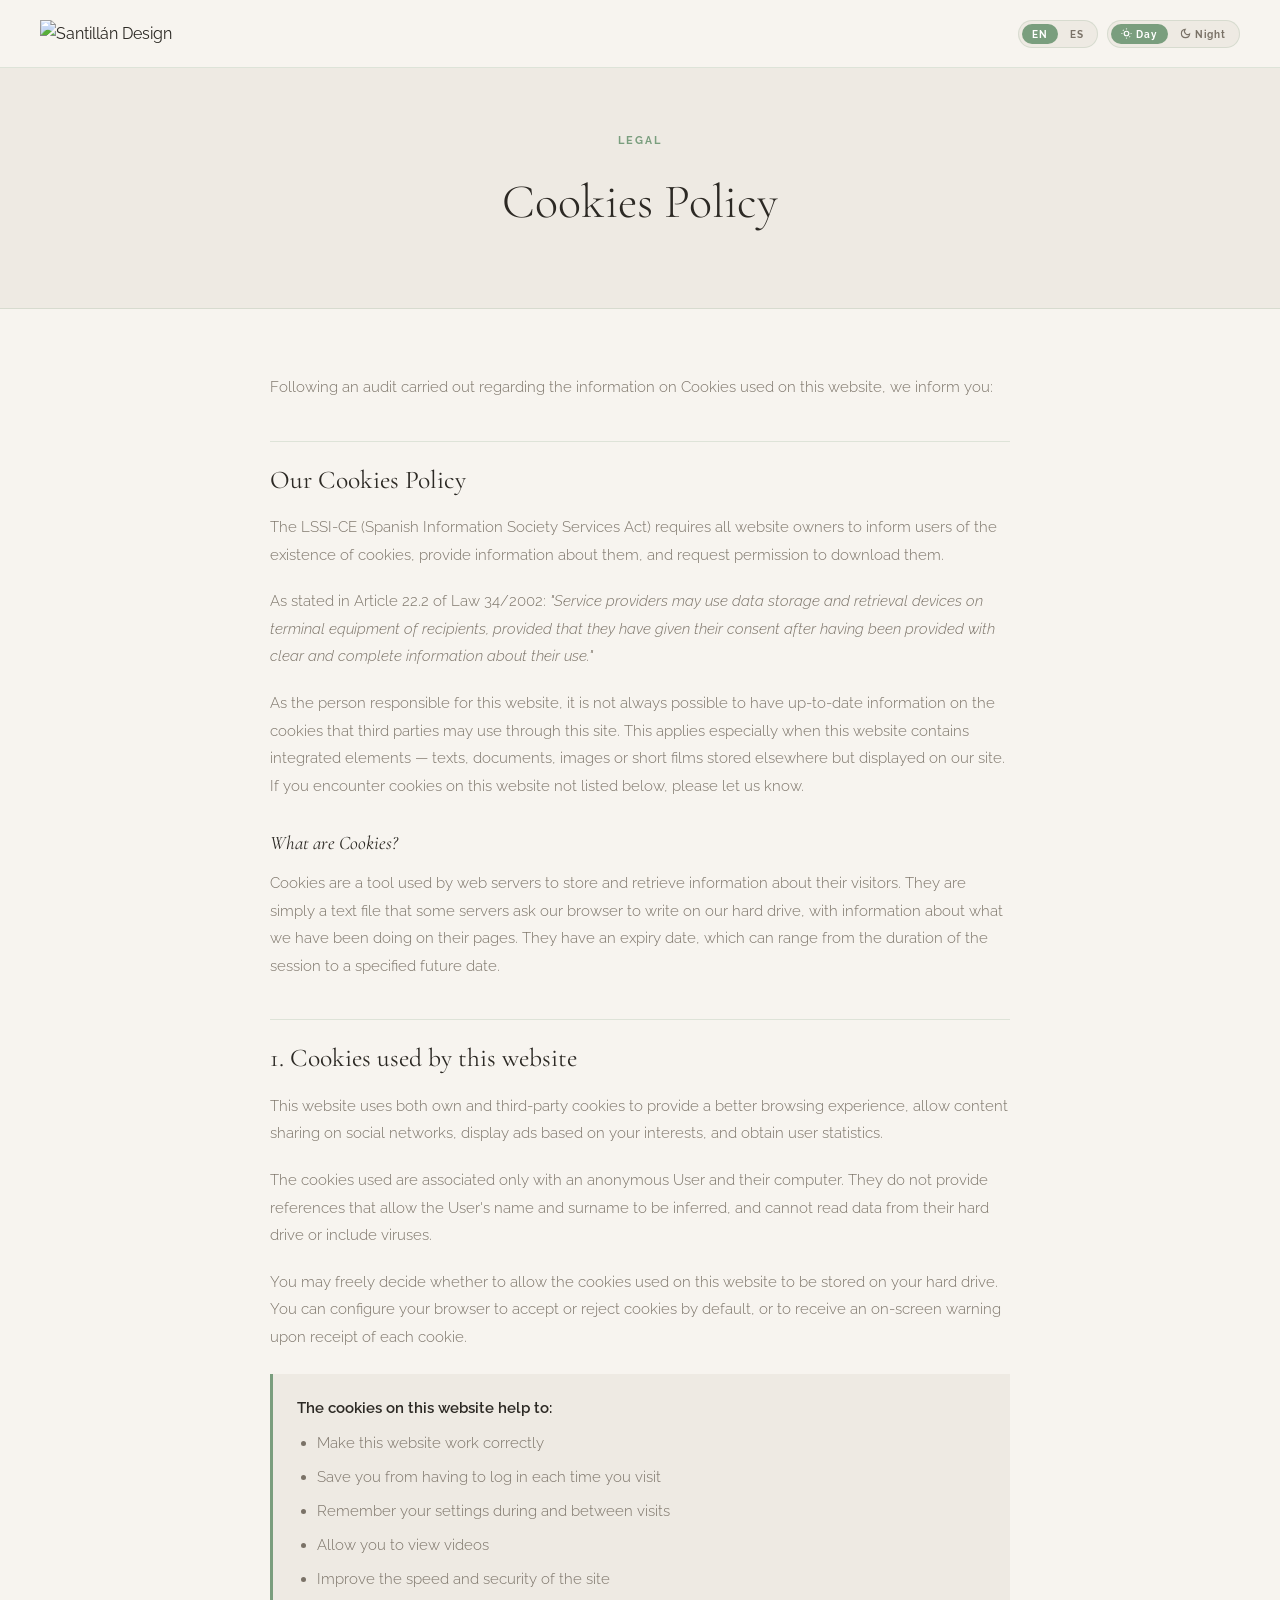
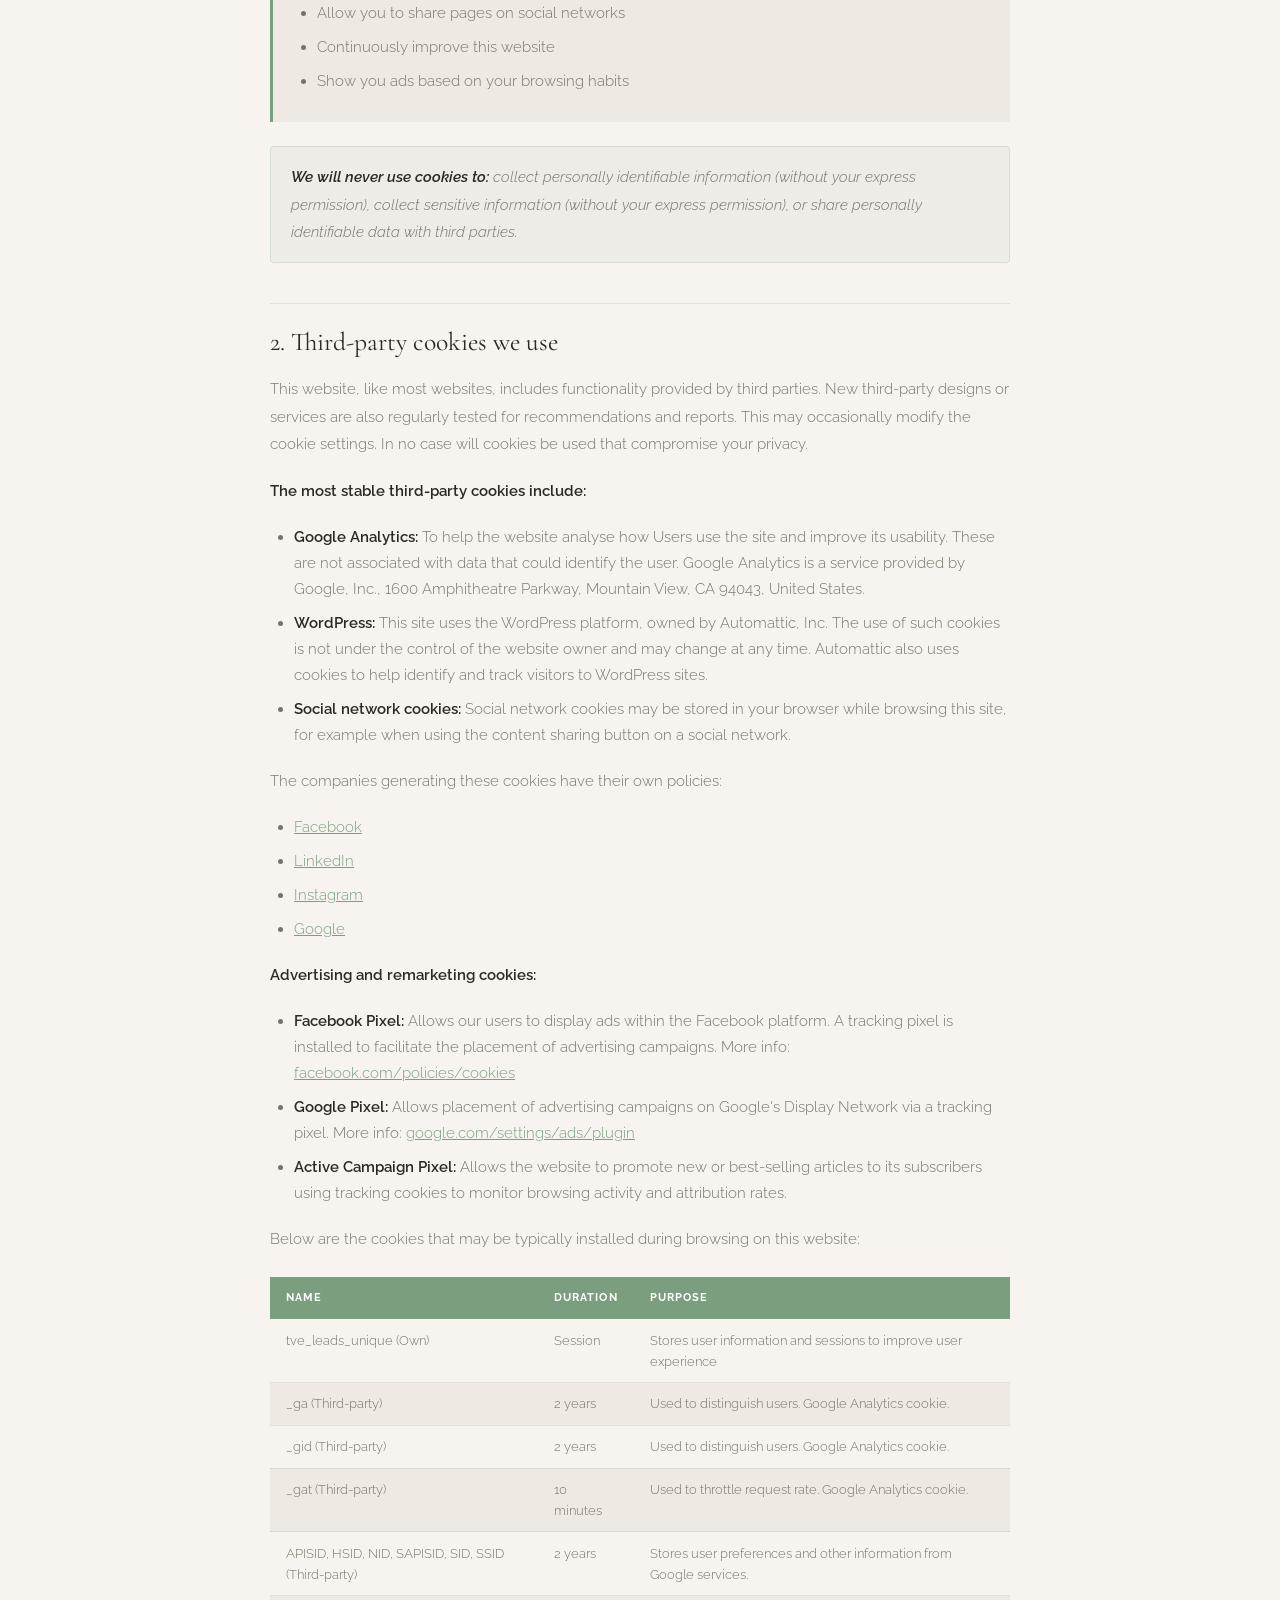
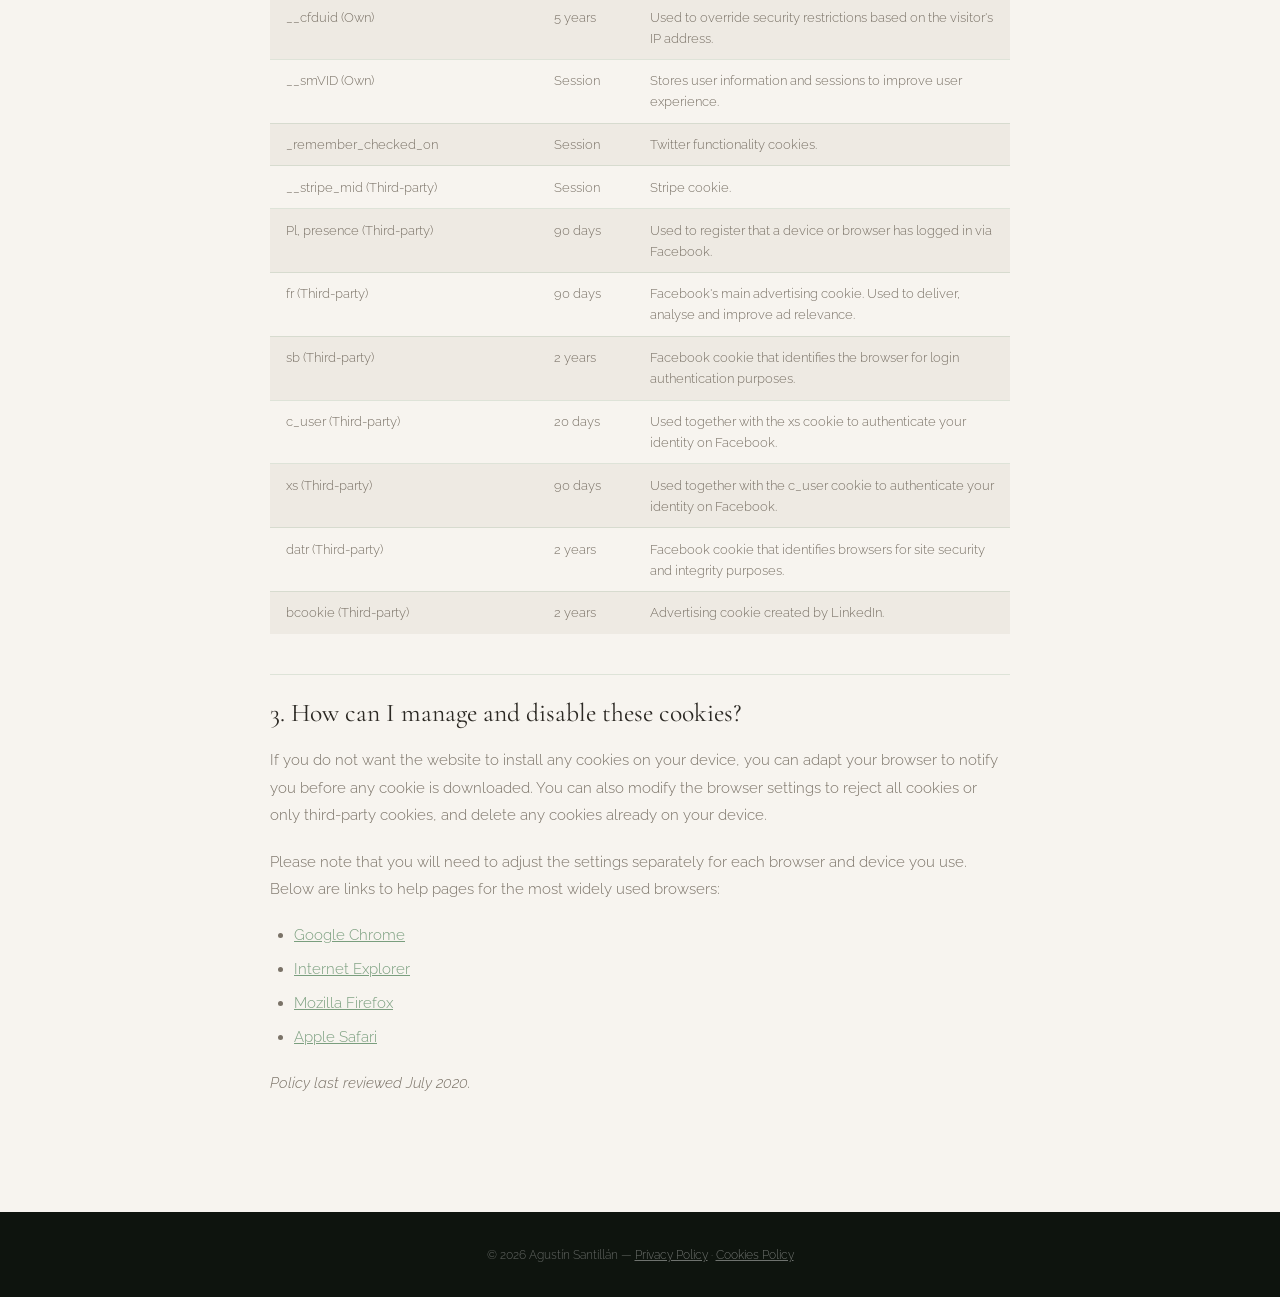
==== commit 37bf8327: "Open policy pages in new tab, remove back button" ====
--- a/politica-de-cookies.html
+++ b/politica-de-cookies.html
@@ -96,10 +96,6 @@
 <body>
 
   <nav>
-    <a href="index.html" class="nav-back">
-      <svg viewBox="0 0 24 24" fill="none" stroke="currentColor" stroke-width="2"><polyline points="15 18 9 12 15 6"/></svg>
-      <span id="back-label">Back</span>
-    </a>
     <div class="nav-logo">
       <img src="https://agustinsantillan.com/wp-content/uploads/2021/10/IMG_0426-1024x172.png" alt="Santillán Design" />
     </div>
@@ -334,7 +330,7 @@
     applyTheme(savedTheme);
     document.querySelectorAll('[data-theme-btn]').forEach(b => b.addEventListener('click', () => applyTheme(b.getAttribute('data-theme-btn'))));
 
-    const savedLang = localStorage.getItem('lang') || 'en';
+    const savedLang = localStorage.getItem('lang') || (navigator.language && navigator.language.toLowerCase().startsWith('es') ? 'es' : 'en');
     function applyLang(lang) {
       localStorage.setItem('lang', lang);
       html.lang = lang;
@@ -342,7 +338,6 @@
       document.getElementById('content-en').classList.toggle('active', lang === 'en');
       document.getElementById('content-es').classList.toggle('active', lang === 'es');
       document.getElementById('page-title').textContent = lang === 'en' ? 'Cookies Policy' : 'Política de Cookies';
-      document.getElementById('back-label').textContent = lang === 'en' ? 'Back' : 'Volver';
       document.title = lang === 'en' ? 'Cookies Policy — Santillán Design' : 'Política de Cookies — Santillán Design';
     }
     applyLang(savedLang);
